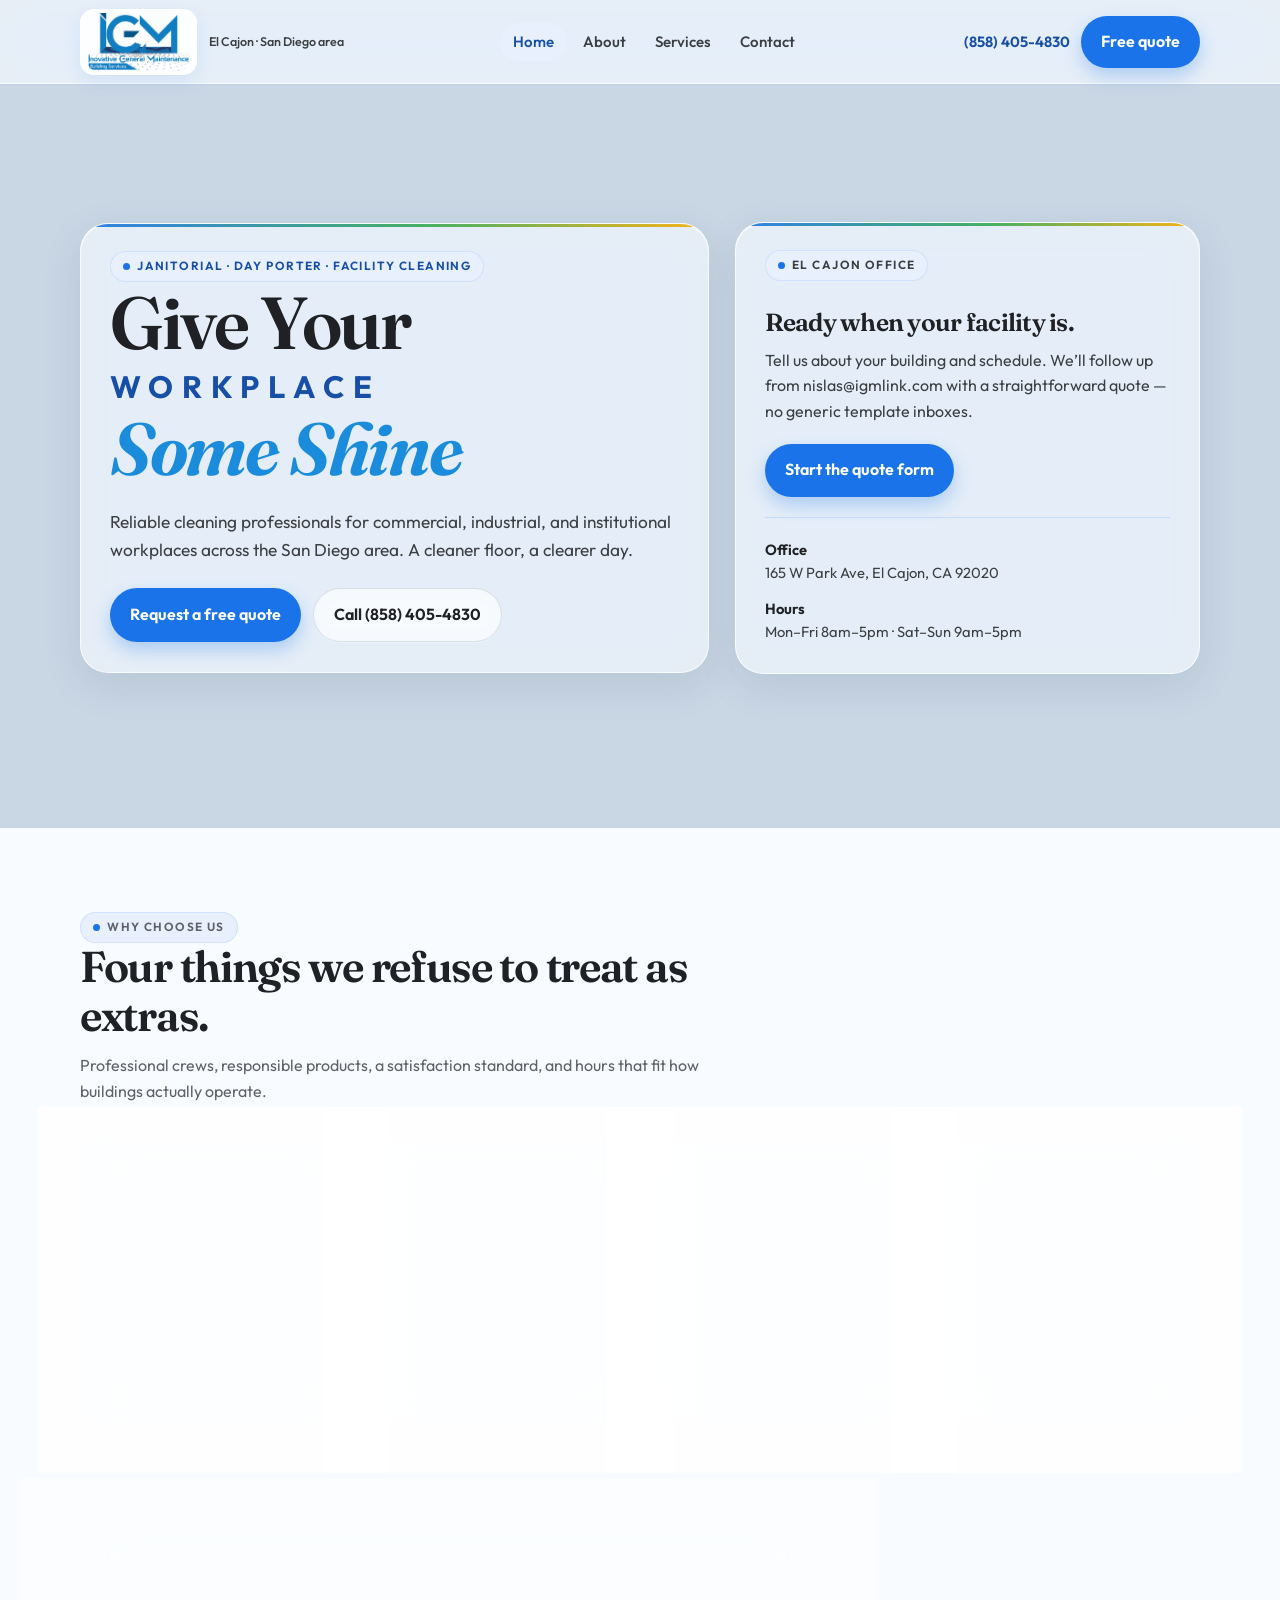
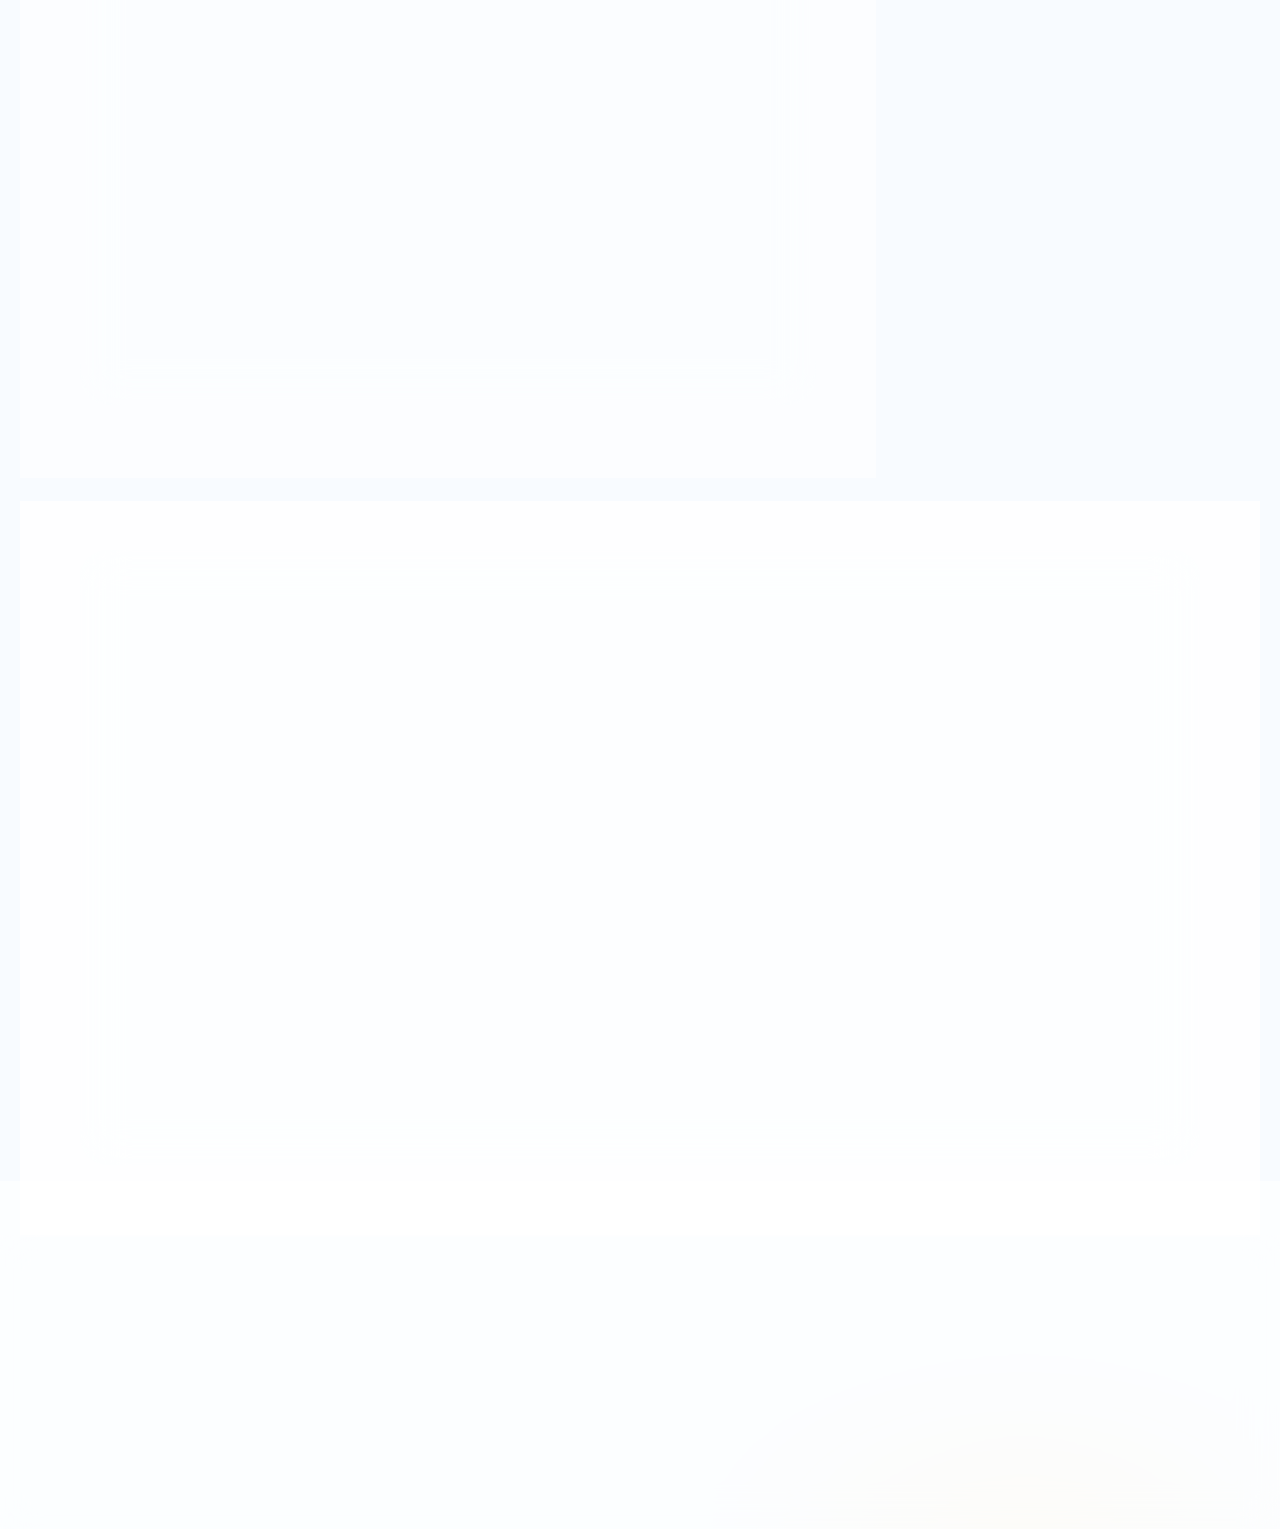
==== index.html @ 2925e596 "Remove Home hero haze so the background video stays sharp Drop the full-frame white scrim and video " ====
<!DOCTYPE html>
<html lang="en">
<head>
  <meta charset="utf-8">
  <meta name="viewport" content="width=device-width, initial-scale=1">
  <title>Give Your Workplace Some Shine | Inovative General Maintenance</title>
  <meta name="description" content="Inovative General Maintenance provides janitorial, day porter, and facility cleaning for commercial workplaces in the San Diego area. Call (858) 405-4830 for a free quote.">
  <link rel="canonical" href="https://executivepartnerllc.github.io/igmlink-website/">
  <meta name="theme-color" content="#EEF3F8">
  <link rel="icon" href="assets/img/favicon.svg" type="image/svg+xml">
  <link rel="icon" href="assets/img/favicon-32.png" sizes="32x32">
  <link rel="apple-touch-icon" href="assets/img/apple-touch-icon.png">
  <link rel="manifest" href="site.webmanifest">
  <meta property="og:type" content="website">
  <meta property="og:title" content="Give Your Workplace Some Shine | IGM">
  <meta property="og:description" content="Professional janitorial, day porter, and facility cleaning from Inovative General Maintenance in El Cajon, CA.">
  <meta property="og:url" content="https://executivepartnerllc.github.io/igmlink-website/">
  <meta property="og:image" content="https://executivepartnerllc.github.io/igmlink-website/assets/img/og-image.png">
  <meta name="twitter:card" content="summary_large_image">
  <link rel="preconnect" href="https://fonts.googleapis.com">
  <link rel="preconnect" href="https://fonts.gstatic.com" crossorigin>
  <link href="https://fonts.googleapis.com/css2?family=Fraunces:ital,opsz,wght@0,9..144,500;0,9..144,650;1,9..144,620&family=Outfit:wght@400;500;600;700&display=swap" rel="stylesheet">
  <link rel="stylesheet" href="assets/css/styles.css">
  <script type="application/ld+json">
  {
    "@context": "https://schema.org",
    "@type": "JanitorialService",
    "name": "Inovative General Maintenance",
    "telephone": "+18584054830",
    "email": "nislas@igmlink.com",
    "address": {
      "@type": "PostalAddress",
      "streetAddress": "165 W Park Ave",
      "addressLocality": "El Cajon",
      "addressRegion": "CA",
      "postalCode": "92020"
    },
    "areaServed": "San Diego County",
    "url": "https://executivepartnerllc.github.io/igmlink-website/"
  }
  </script>
</head>
<body>
  <a class="skip-link" href="#main">Skip to content</a>
  <header class="site-header">
    <div class="wrap header-inner">
      <a class="brand" href="index.html">
        <span class="brand-mark">
          <img src="assets/img/igm-logo.png" alt="Inovative General Maintenance — Building Services">
        </span>
        <span class="brand-place">El Cajon · San Diego area</span>
      </a>
      <nav class="nav-desktop" aria-label="Primary">
        <a href="index.html" aria-current="page">Home</a>
        <a href="about.html">About</a>
        <a href="services.html">Services</a>
        <a href="contact.html">Contact</a>
      </nav>
      <div class="header-cta">
        <a class="phone-link" href="tel:+18584054830">(858) 405-4830</a>
        <a class="btn btn-primary" href="contact.html">Free quote</a>
        <button class="nav-toggle" type="button" data-nav-toggle aria-expanded="false" aria-controls="mobile-nav" aria-label="Open menu">
          <span></span>
        </button>
      </div>
    </div>
    <nav class="nav-mobile wrap" id="mobile-nav" data-nav-panel aria-label="Mobile">
      <a href="index.html" aria-current="page">Home</a>
      <a href="about.html">About</a>
      <a href="services.html">Services</a>
      <a href="contact.html">Contact</a>
      <a href="tel:+18584054830">(858) 405-4830</a>
      <a class="btn btn-primary" href="contact.html">Request a free quote</a>
    </nav>
  </header>

  <main id="main">
    <section class="hero has-video">
      <div class="bg-video" aria-hidden="true">
        <video
          data-bg-video
          data-src-desktop="assets/video/home-hero.mp4"
          data-src-mobile="assets/video/home-hero-mobile.mp4"
          src="assets/video/home-hero.mp4"
          muted
          loop
          playsinline
          autoplay
          preload="auto"
        ></video>
      </div>
      <div class="hero-grid">
        <div class="glass hero-copy-card">
          <p class="kicker"><span class="kicker-dot" aria-hidden="true"></span>Janitorial · Day porter · Facility cleaning</p>
          <h1>
            <span>Give Your</span>
            <span class="workplace">Workplace</span>
            <span class="shine">Some Shine</span>
          </h1>
          <p class="lede hero-copy">Reliable cleaning professionals for commercial, industrial, and institutional workplaces across the San Diego area. A cleaner floor, a clearer day.</p>
          <div class="hero-actions">
            <a class="btn btn-primary" href="contact.html">Request a free quote</a>
            <a class="btn btn-ghost" href="tel:+18584054830">Call (858) 405-4830</a>
          </div>
        </div>
        <aside class="glass hero-card">
          <p class="kicker"><span class="kicker-dot" aria-hidden="true"></span>El Cajon office</p>
          <h2>Ready when your facility is.</h2>
          <p>Tell us about your building and schedule. We’ll follow up from nislas@igmlink.com with a straightforward quote — no generic template inboxes.</p>
          <a class="btn btn-primary" href="#quote">Start the quote form</a>
          <div class="hero-meta">
            <div><strong>Office</strong><br>165 W Park Ave, El Cajon, CA 92020</div>
            <div><strong>Hours</strong><br>Mon–Fri 8am–5pm · Sat–Sun 9am–5pm</div>
          </div>
        </aside>
      </div>
    </section>

    <section>
      <div class="wrap">
        <div class="section-head">
          <p class="kicker"><span class="kicker-dot" aria-hidden="true"></span>Why choose us</p>
          <h2>Four things we refuse to treat as extras.</h2>
          <p>Professional crews, responsible products, a satisfaction standard, and hours that fit how buildings actually operate.</p>
        </div>
        <div class="pillars">
          <article class="pillar accent-blue">
            <div class="pillar-index">01</div>
            <h3>Certified professional cleaners</h3>
            <p>Trained crews who show up prepared, follow a plan, and treat your workplace like it is still in use the next morning.</p>
          </article>
          <article class="pillar accent-green">
            <div class="pillar-index">02</div>
            <h3>Environmentally friendly cleaning</h3>
            <p>Responsible products and methods that keep interiors presentable without treating “green” as a slogan on a banner.</p>
          </article>
          <article class="pillar accent-yellow">
            <div class="pillar-index">03</div>
            <h3>100% satisfaction guaranteed</h3>
            <p>If something is missed, we want to hear it. The standard is a workplace you are proud to walk into — not a checklist nobody checks.</p>
          </article>
          <article class="pillar accent-red">
            <div class="pillar-index">04</div>
            <h3>Available evenings &amp; weekends</h3>
            <p>Nightly janitorial and weekend coverage so cleaning happens around your operations, not in the middle of them.</p>
          </article>
        </div>
      </div>
    </section>

    <section class="quote-band">
      <div class="wrap">
        <blockquote class="quote-card">
          <span class="quote-mark" aria-hidden="true">“</span>
          <p>We strongly feel that the cleanliness in our office has a strong effect on our productivity, and we can thank IGM Cleaning for helping to make our business so successful. They routinely clean our offices, and set us up on a floor maintenance schedule that keeps our tile shining like new all year round. I have recommended IGM Cleaning to all my friends.</p>
          <footer class="quote-attr">Dale Smith</footer>
        </blockquote>
      </div>
    </section>

    <section id="quote">
      <div class="wrap cta-panel">
        <div>
          <p class="kicker"><span class="kicker-dot" aria-hidden="true"></span>Free quote</p>
          <h2>How can we help?</h2>
          <p class="lede" style="margin-top:0.85rem">Call Inovative General Maintenance at <a href="tel:+18584054830">(858) 405-4830</a> or send the form. It opens your email app addressed to nislas@igmlink.com.</p>
        </div>
        <form class="form" data-quote-form>
          <label>Name
            <input type="text" name="name" autocomplete="name" required>
          </label>
          <label>Email
            <input type="email" name="email" autocomplete="email" required>
          </label>
          <label>Phone
            <input type="tel" name="phone" autocomplete="tel" required>
          </label>
          <label>Message
            <textarea name="message" required placeholder="Property type, square footage, and the schedule you have in mind."></textarea>
          </label>
          <button class="btn btn-primary" type="submit">Email a free quote request</button>
          <p class="form-note">No third-party form vendor. If your email app does not open, write directly to <a href="mailto:nislas@igmlink.com">nislas@igmlink.com</a>.</p>
        </form>
      </div>
    </section>
  </main>

  <footer class="site-footer">
    <div class="wrap">
      <div class="footer-grid">
        <div>
          <a class="footer-logo" href="index.html">
            <img src="assets/img/igm-logo.png" alt="Inovative General Maintenance — Building Services">
          </a>
          <p>Janitorial, day porter, and facility cleaning for workplaces that need to look the part.</p>
        </div>
        <div>
          <h2>Visit</h2>
          <div class="footer-meta">
            <a href="https://maps.google.com/?q=165+W+Park+Ave+El+Cajon+CA+92020">165 W Park Ave<br>El Cajon, CA 92020</a>
            <a href="tel:+18584054830">(858) 405-4830</a>
            <a href="mailto:nislas@igmlink.com">nislas@igmlink.com</a>
          </div>
        </div>
        <div>
          <h2>Site</h2>
          <div class="footer-links">
            <a href="about.html">About</a>
            <a href="services.html">Services</a>
            <a href="contact.html">Contact</a>
            <a href="terms.html">Terms</a>
          </div>
        </div>
      </div>
      <div class="copyright">
        <span>© Inovative General Maintenance · El Cajon, CA</span>
        <span class="ep-note">Built with Executive Partner <span class="material-dots" aria-hidden="true"><span></span><span></span><span></span><span></span></span></span>
      </div>
    </div>
  </footer>
  <script src="assets/js/site.js"></script>
</body>
</html>
---- assets/css/styles.css ----
:root {
  --surface: #f8fbff;
  --surface-2: #eef3f8;
  --surface-3: #e4edf6;
  --ink: #202124;
  --ink-2: #3c4043;
  --muted: #5f6368;
  --white: #ffffff;
  --igm-blue: #1a8cdb;
  --g-blue: #1a73e8;
  --g-blue-deep: #174ea6;
  --g-blue-soft: #e8f0fe;
  --g-red: #ea4335;
  --g-yellow: #f9ab00;
  --g-green: #34a853;
  --glass: rgba(255, 255, 255, 0.56);
  --glass-strong: rgba(255, 255, 255, 0.78);
  --glass-tint: rgba(232, 240, 254, 0.5);
  --line: rgba(26, 115, 232, 0.14);
  --shadow: 0 12px 40px rgba(32, 54, 88, 0.1);
  --radius: 22px;
  --header-h: 84px;
  --font-sans: "Outfit", "Segoe UI", sans-serif;
  --font-display: "Fraunces", Georgia, serif;
  --ease: cubic-bezier(0.22, 1, 0.36, 1);
  --blur: blur(22px) saturate(165%);
}

*,
*::before,
*::after {
  box-sizing: border-box;
}

html {
  scroll-behavior: smooth;
  color-scheme: light;
}

body {
  margin: 0;
  font-family: var(--font-sans);
  color: var(--ink);
  background:
    radial-gradient(1100px 520px at 8% -8%, rgba(26, 115, 232, 0.1), transparent 55%),
    radial-gradient(900px 420px at 100% 0%, rgba(52, 168, 83, 0.07), transparent 48%),
    radial-gradient(700px 380px at 80% 100%, rgba(249, 171, 0, 0.06), transparent 50%),
    var(--surface);
  line-height: 1.6;
  min-height: 100vh;
}

img {
  max-width: 100%;
  display: block;
}

a {
  color: var(--g-blue);
}

a:hover {
  color: var(--g-blue-deep);
}

button,
input,
textarea,
select {
  font: inherit;
}

:focus-visible {
  outline: 2px solid var(--g-blue);
  outline-offset: 3px;
}

.skip-link {
  position: absolute;
  left: 1rem;
  top: -3rem;
  background: var(--g-blue);
  color: var(--white);
  padding: 0.6rem 1rem;
  z-index: 100;
  border-radius: 8px;
}

.skip-link:focus {
  top: 1rem;
}

.wrap {
  width: min(1120px, calc(100% - 2.5rem));
  margin-inline: auto;
}

.glass {
  background: var(--glass);
  -webkit-backdrop-filter: var(--blur);
  backdrop-filter: var(--blur);
  border: 1px solid rgba(255, 255, 255, 0.72);
  box-shadow:
    var(--shadow),
    inset 0 1px 0 rgba(255, 255, 255, 0.86);
}

@supports not ((backdrop-filter: blur(1px)) or (-webkit-backdrop-filter: blur(1px))) {
  .glass,
  .site-header,
  .nav-mobile,
  .hero-copy-card,
  .hero-card,
  .pillar,
  .cta-panel,
  .detail-card,
  .service-card,
  .quote-card {
    background: rgba(255, 255, 255, 0.94);
  }
}

.kicker {
  display: inline-flex;
  align-items: center;
  gap: 0.45rem;
  color: var(--g-blue-deep);
  background: var(--g-blue-soft);
  font-size: 0.74rem;
  font-weight: 650;
  letter-spacing: 0.12em;
  text-transform: uppercase;
  padding: 0.32rem 0.75rem;
  border-radius: 999px;
  border: 1px solid rgba(26, 115, 232, 0.12);
  width: max-content;
  max-width: 100%;
}

.kicker-dot {
  width: 0.45rem;
  height: 0.45rem;
  border-radius: 50%;
  background: var(--g-blue);
  flex: none;
}

h1,
h2,
h3,
.display {
  font-family: var(--font-display);
  font-weight: 620;
  line-height: 1.12;
  letter-spacing: -0.03em;
  margin: 0;
  color: var(--ink);
}

h1 {
  font-size: clamp(2.4rem, 6vw, 4.6rem);
}

h2 {
  font-size: clamp(1.8rem, 3.4vw, 2.7rem);
}

h3 {
  font-size: 1.25rem;
}

p {
  margin: 0;
}

.lede {
  font-size: 1.08rem;
  color: var(--muted);
  max-width: 38rem;
}

.site-header {
  position: sticky;
  top: 0;
  z-index: 40;
  height: var(--header-h);
  background: rgba(255, 255, 255, 0.58);
  -webkit-backdrop-filter: blur(20px) saturate(180%);
  backdrop-filter: blur(20px) saturate(180%);
  border-bottom: 1px solid rgba(255, 255, 255, 0.7);
  box-shadow: 0 1px 0 rgba(26, 115, 232, 0.06);
  transition: background 0.25s var(--ease), box-shadow 0.25s var(--ease);
}

.site-header.is-scrolled {
  background: rgba(255, 255, 255, 0.84);
  box-shadow: 0 10px 30px rgba(32, 54, 88, 0.08);
}

.header-inner {
  height: var(--header-h);
  display: flex;
  align-items: center;
  justify-content: space-between;
  gap: 1rem;
}

.brand {
  display: flex;
  align-items: center;
  gap: 0.75rem;
  text-decoration: none;
  min-width: 0;
  color: inherit;
}

.brand:hover {
  color: inherit;
}

.brand-mark {
  display: flex;
  align-items: center;
  justify-content: center;
  background: rgba(255, 255, 255, 0.9);
  border: 1px solid rgba(255, 255, 255, 0.95);
  border-radius: 14px;
  padding: 0.18rem 0.35rem;
  box-shadow: 0 6px 18px rgba(26, 115, 232, 0.1);
}

.brand img,
.footer-logo img,
.fallback-logo img {
  height: 58px;
  width: auto;
  max-width: min(230px, 54vw);
  border-radius: 10px;
}

.brand-place {
  color: var(--ink-2);
  font-size: 0.78rem;
  font-weight: 550;
}

.nav-desktop {
  display: flex;
  align-items: center;
  gap: 0.2rem;
}

.nav-desktop a {
  text-decoration: none;
  padding: 0.45rem 0.8rem;
  font-size: 0.94rem;
  font-weight: 550;
  color: var(--ink-2);
  border-radius: 999px;
}

.nav-desktop a:hover,
.nav-desktop a[aria-current="page"] {
  background: var(--g-blue-soft);
  color: var(--g-blue-deep);
}

.header-cta {
  display: flex;
  align-items: center;
  gap: 0.7rem;
}

.btn {
  display: inline-flex;
  align-items: center;
  justify-content: center;
  gap: 0.45rem;
  text-decoration: none;
  border: 0;
  cursor: pointer;
  border-radius: 999px;
  font-weight: 650;
  padding: 0.85rem 1.25rem;
  transition: transform 0.2s var(--ease), background 0.2s var(--ease), color 0.2s var(--ease), box-shadow 0.2s var(--ease);
}

.btn:hover {
  transform: translateY(-1px);
  color: inherit;
}

.btn-primary {
  background: var(--g-blue);
  color: var(--white);
  box-shadow: 0 8px 18px rgba(26, 115, 232, 0.28);
}

.btn-primary:hover {
  background: var(--g-blue-deep);
  color: var(--white);
}

.btn-navy {
  background: var(--ink);
  color: var(--white);
}

.btn-navy:hover {
  color: var(--white);
}

.btn-ghost {
  background: rgba(255, 255, 255, 0.45);
  color: var(--ink);
  border: 1px solid rgba(32, 33, 36, 0.12);
  -webkit-backdrop-filter: blur(12px);
  backdrop-filter: blur(12px);
}

.btn-ghost:hover {
  background: rgba(255, 255, 255, 0.75);
  color: var(--ink);
}

.btn-ghost-dark {
  background: transparent;
  color: var(--ink);
  border: 1px solid rgba(32, 33, 36, 0.16);
}

.phone-link {
  display: none;
  color: var(--g-blue-deep);
  font-weight: 650;
  text-decoration: none;
  font-size: 0.92rem;
}

.phone-link:hover {
  color: var(--g-blue);
}

.nav-toggle {
  display: none;
  width: 44px;
  height: 44px;
  border: 0;
  background: var(--g-blue-soft);
  border-radius: 12px;
  padding: 0;
  cursor: pointer;
}

.nav-toggle span,
.nav-toggle span::before,
.nav-toggle span::after {
  display: block;
  width: 18px;
  height: 2px;
  background: var(--ink);
  border-radius: 2px;
  position: relative;
  margin-inline: auto;
}

.nav-toggle span::before,
.nav-toggle span::after {
  content: "";
  position: absolute;
  left: 0;
}

.nav-toggle span::before {
  top: -6px;
}

.nav-toggle span::after {
  top: 6px;
}

.nav-mobile {
  display: none;
}

.hero,
.page-hero {
  position: relative;
  overflow: hidden;
}

.hero {
  padding: 3.5rem 0 4.2rem;
}

.page-hero {
  padding: 3.2rem 0 2.6rem;
}

.page-hero:not(.has-video) {
  background:
    radial-gradient(circle at 88% 8%, rgba(26, 115, 232, 0.1), transparent 34%),
    linear-gradient(180deg, rgba(232, 240, 254, 0.55), transparent 72%);
}

.bg-video,
.media-clip {
  background-color: var(--surface-3);
  background-position: center;
  background-size: cover;
}

.bg-video {
  position: absolute;
  inset: 0;
  pointer-events: none;
}

.bg-video video,
.media-clip video {
  width: 100%;
  height: 100%;
  object-fit: cover;
  display: block;
  filter: saturate(0.92) brightness(1.06);
}

.media-clip video {
  position: absolute;
  inset: 0;
}

.bg-video .scrim,
.media-clip .scrim {
  position: absolute;
  inset: 0;
  pointer-events: none;
}

.bg-video .scrim {
  background:
    linear-gradient(100deg, rgba(248, 251, 255, 0.62) 0%, rgba(248, 251, 255, 0.28) 46%, rgba(232, 240, 254, 0.18) 100%),
    linear-gradient(180deg, rgba(255, 255, 255, 0.22), rgba(241, 247, 252, 0.38));
}

.hero.has-video,
.page-hero.has-video {
  min-height: min(92svh, 900px);
  display: flex;
  align-items: center;
  justify-content: center;
  margin-top: calc(var(--header-h) * -1);
  padding: calc(var(--header-h) + 2.4rem) 0 3.4rem;
  color: var(--ink);
}

.hero.has-video > .wrap,
.page-hero.has-video > .wrap,
.page-hero.has-video > .about-hero-grid,
.hero.has-video > .hero-grid {
  position: relative;
  z-index: 1;
  width: min(1120px, calc(100% - 2.5rem));
}

.hero.has-video .bg-video {
  background-image: none;
  background-color: #c9d6e4;
}

.hero.has-video .bg-video video {
  filter: none;
}

.hero.has-video .bg-video .scrim {
  display: none;
}

.page-hero.has-video.about-hero .bg-video {
  background-image: url("../img/about-team-poster.jpg");
}

.page-hero.has-video.about-hero .scrim {
  background:
    linear-gradient(100deg, rgba(248, 251, 255, 0.55) 0%, rgba(248, 251, 255, 0.26) 52%, rgba(232, 240, 254, 0.16) 100%),
    linear-gradient(180deg, rgba(255, 255, 255, 0.1), rgba(241, 247, 252, 0.28));
}

.page-hero.has-video.services-hero .bg-video {
  background-image: url("../img/home-hero-poster.jpg");
}

.hero-grid {
  position: relative;
  z-index: 1;
  display: grid;
  grid-template-columns: 1.15fr 0.85fr;
  gap: 1.6rem;
  align-items: center;
  width: min(1120px, calc(100% - 2.5rem));
  min-width: 0;
  margin-inline: auto;
}

.hero-copy-card,
.hero-card {
  position: relative;
  overflow: hidden;
  border-radius: 28px;
  padding: 1.7rem 1.8rem 1.85rem;
}

.hero-copy-card::before,
.hero-card::before,
.pillar::before,
.service-card::before {
  content: "";
  position: absolute;
  inset: 0 auto auto 0;
  width: 100%;
  height: 3px;
  background: linear-gradient(90deg, var(--g-blue), var(--g-green) 55%, var(--g-yellow));
  opacity: 0.9;
}

.hero h1 span {
  display: block;
}

.hero .workplace {
  font-family: var(--font-sans);
  font-size: 0.42em;
  letter-spacing: 0.28em;
  text-transform: uppercase;
  font-weight: 700;
  color: var(--g-blue-deep);
  margin: 0.35rem 0 0.2rem;
}

.hero .shine {
  font-style: italic;
  color: var(--igm-blue);
  font-weight: 650;
}

.hero-copy {
  margin: 1.1rem 0 1.5rem;
  color: var(--ink-2);
}

.hero-actions {
  display: flex;
  flex-wrap: wrap;
  gap: 0.75rem;
}

.hero-card h2 {
  font-size: 1.55rem;
  margin: 0.55rem 0 0.7rem;
}

.hero-card p {
  color: var(--ink-2);
  margin-bottom: 1.2rem;
}

.hero-meta {
  display: grid;
  gap: 0.75rem;
  margin-top: 1.3rem;
  padding-top: 1.2rem;
  border-top: 1px solid var(--line);
  color: var(--ink-2);
  font-size: 0.92rem;
}

.hero-meta strong {
  color: var(--ink);
  font-weight: 650;
}

.accent-blue::before { background: var(--g-blue); }
.accent-red::before { background: var(--g-red); }
.accent-yellow::before { background: var(--g-yellow); }
.accent-green::before { background: var(--g-green); }

section {
  padding: 4.4rem 0;
}

.section-head {
  max-width: 40rem;
  margin-bottom: 2.2rem;
}

.section-head p {
  margin-top: 0.85rem;
  color: var(--muted);
}

.pillars {
  display: grid;
  grid-template-columns: repeat(4, 1fr);
  gap: 1rem;
}

.pillar {
  position: relative;
  overflow: hidden;
  background: var(--glass-strong);
  -webkit-backdrop-filter: var(--blur);
  backdrop-filter: var(--blur);
  border: 1px solid rgba(255, 255, 255, 0.8);
  border-radius: var(--radius);
  padding: 1.4rem 1.25rem 1.5rem;
  min-height: 100%;
  box-shadow: 0 10px 28px rgba(32, 54, 88, 0.06);
}

.pillar-index {
  font-family: var(--font-display);
  color: var(--g-blue);
  font-size: 1.4rem;
  margin: 0.35rem 0 1.1rem;
}

.pillar.accent-green .pillar-index { color: var(--g-green); }
.pillar.accent-yellow .pillar-index { color: #b06000; }
.pillar.accent-red .pillar-index { color: var(--g-red); }

.pillar h3 {
  margin-bottom: 0.45rem;
}

.pillar p {
  color: var(--muted);
  font-size: 0.95rem;
}

.quote-band {
  padding: 2.2rem 0 4.6rem;
}

.quote-card {
  margin: 0;
  max-width: 46rem;
  border-radius: 28px;
  padding: 2rem 2.1rem 1.8rem;
  background: var(--glass);
  -webkit-backdrop-filter: var(--blur);
  backdrop-filter: var(--blur);
  border: 1px solid rgba(255, 255, 255, 0.75);
  box-shadow: var(--shadow);
}

.quote-mark {
  font-family: var(--font-display);
  font-size: 4rem;
  line-height: 0.6;
  color: var(--g-blue);
  display: block;
  margin-bottom: 1rem;
}

.quote-card p,
.quote-band p {
  font-family: var(--font-display);
  font-size: clamp(1.25rem, 2.3vw, 1.7rem);
  line-height: 1.45;
  font-weight: 500;
  color: var(--ink);
}

.quote-attr {
  margin-top: 1.4rem;
  color: var(--g-green);
  font-weight: 650;
  letter-spacing: 0.04em;
  font-family: var(--font-sans);
  font-size: 0.95rem;
}

.cta-panel {
  display: grid;
  grid-template-columns: 0.9fr 1.1fr;
  gap: 2rem;
  background: var(--glass-strong);
  -webkit-backdrop-filter: var(--blur);
  backdrop-filter: var(--blur);
  border: 1px solid rgba(255, 255, 255, 0.8);
  border-radius: 28px;
  padding: 2rem;
  box-shadow: var(--shadow);
}

.form {
  display: grid;
  gap: 0.85rem;
}

.form label {
  display: grid;
  gap: 0.35rem;
  font-size: 0.86rem;
  font-weight: 600;
}

.form input,
.form textarea,
.form select {
  width: 100%;
  border: 1px solid var(--line);
  background: rgba(255, 255, 255, 0.86);
  border-radius: 12px;
  padding: 0.85rem 0.95rem;
  color: var(--ink);
}

.form input:focus,
.form textarea:focus,
.form select:focus {
  outline: 2px solid rgba(26, 115, 232, 0.45);
  border-color: var(--g-blue);
}

.form textarea {
  min-height: 120px;
  resize: vertical;
}

.form-note {
  color: var(--muted);
  font-size: 0.86rem;
}

.page-hero-copy {
  position: relative;
  z-index: 1;
  max-width: 40rem;
  border-radius: 28px;
  padding: 1.6rem 1.8rem;
  display: grid;
  gap: 0.85rem;
  justify-items: start;
}

.about-hero-grid {
  display: grid;
  grid-template-columns: 1fr;
  gap: 1.4rem;
  align-items: center;
  width: min(1120px, calc(100% - 2.5rem));
  margin-inline: auto;
}

.media-clip {
  position: relative;
  overflow: hidden;
  border-radius: 24px;
  min-height: 280px;
  aspect-ratio: 4 / 3;
  box-shadow: var(--shadow);
  background-image: url("../img/about-team-poster.jpg");
}

.split {
  display: grid;
  grid-template-columns: 1fr 1fr;
  gap: 2.4rem;
  align-items: start;
}

.prose {
  display: grid;
  gap: 1rem;
  color: var(--muted);
  font-size: 1.04rem;
}

.prose strong {
  color: var(--ink);
}

.prose a {
  color: var(--g-blue);
}

.card-list {
  display: grid;
  gap: 1rem;
}

.detail-card,
.service-card {
  position: relative;
  overflow: hidden;
  background: var(--glass-strong);
  -webkit-backdrop-filter: var(--blur);
  backdrop-filter: var(--blur);
  border: 1px solid rgba(255, 255, 255, 0.8);
  border-radius: var(--radius);
  padding: 1.5rem;
  box-shadow: 0 10px 28px rgba(32, 54, 88, 0.06);
}

.service-grid {
  display: grid;
  grid-template-columns: repeat(3, 1fr);
  gap: 1rem;
}

.service-card h3 {
  margin: 0.35rem 0 0.65rem;
}

.service-card p {
  color: var(--muted);
}

.tag {
  display: inline-flex;
  align-items: center;
  font-size: 0.74rem;
  letter-spacing: 0.12em;
  text-transform: uppercase;
  font-weight: 700;
  color: var(--g-blue-deep);
  background: var(--g-blue-soft);
  border-radius: 999px;
  padding: 0.22rem 0.65rem;
}

.service-card.accent-red .tag {
  color: #c5221f;
  background: rgba(234, 67, 53, 0.1);
}

.service-card.accent-yellow .tag {
  color: #b06000;
  background: rgba(249, 171, 0, 0.16);
}

.service-card.accent-green .tag {
  color: #137333;
  background: rgba(52, 168, 83, 0.12);
}

.extra-grid {
  display: grid;
  grid-template-columns: repeat(2, 1fr);
  gap: 0.8rem;
  margin: 1.2rem 0 0;
  padding: 0;
}

.extra-grid li {
  list-style: none;
  background: var(--glass-strong);
  -webkit-backdrop-filter: blur(14px);
  backdrop-filter: blur(14px);
  border: 1px solid rgba(255, 255, 255, 0.8);
  border-radius: 14px;
  padding: 0.9rem 1rem;
  font-weight: 550;
}

.contact-grid {
  display: grid;
  grid-template-columns: 1fr 1fr;
  gap: 1.5rem;
}

.dl {
  display: grid;
  gap: 1rem;
}

.dl div {
  display: grid;
  gap: 0.2rem;
}

.dl dt {
  font-size: 0.78rem;
  letter-spacing: 0.12em;
  text-transform: uppercase;
  color: var(--muted);
  font-weight: 700;
}

.dl dd {
  margin: 0;
  font-size: 1.05rem;
}

.dl a {
  color: var(--g-blue-deep);
}

.material-dots {
  display: inline-flex;
  gap: 0.32rem;
  margin-left: 0.35rem;
  vertical-align: middle;
}

.material-dots span {
  width: 0.45rem;
  height: 0.45rem;
  border-radius: 50%;
}

.material-dots span:nth-child(1) { background: var(--g-blue); }
.material-dots span:nth-child(2) { background: var(--g-red); }
.material-dots span:nth-child(3) { background: var(--g-yellow); }
.material-dots span:nth-child(4) { background: var(--g-green); }

.site-footer {
  background: rgba(255, 255, 255, 0.62);
  -webkit-backdrop-filter: blur(18px) saturate(160%);
  backdrop-filter: blur(18px) saturate(160%);
  color: var(--ink-2);
  padding: 2.6rem 0 1.8rem;
  border-top: 1px solid rgba(255, 255, 255, 0.8);
  box-shadow: 0 -8px 30px rgba(32, 54, 88, 0.04);
}

.footer-grid {
  display: grid;
  grid-template-columns: 1.4fr 1fr 1fr;
  gap: 2rem;
  padding-bottom: 1.8rem;
  border-bottom: 1px solid var(--line);
}

.site-footer a {
  color: var(--g-blue-deep);
  text-decoration: none;
}

.site-footer a:hover {
  color: var(--g-blue);
}

.site-footer h2 {
  color: var(--ink);
  font-size: 1.05rem;
  margin-bottom: 0.7rem;
}

.footer-logo {
  display: inline-block;
  margin-bottom: 0.85rem;
  background: rgba(255, 255, 255, 0.92);
  border-radius: 14px;
  padding: 0.2rem 0.4rem;
  box-shadow: 0 6px 18px rgba(26, 115, 232, 0.1);
}

.footer-logo img {
  height: 72px;
  max-width: 240px;
}

.footer-links,
.footer-meta {
  display: grid;
  gap: 0.4rem;
}

.copyright {
  display: flex;
  justify-content: space-between;
  gap: 1rem;
  flex-wrap: wrap;
  padding-top: 1.2rem;
  font-size: 0.86rem;
  align-items: center;
}

.ep-note {
  color: var(--muted);
}

.terms {
  display: grid;
  gap: 1.1rem;
  max-width: 46rem;
}

.terms h2 {
  font-size: 1.3rem;
  margin-top: 0.6rem;
}

.fallback-logo {
  display: inline-block;
  background: rgba(255, 255, 255, 0.92);
  border-radius: 14px;
  padding: 0.2rem 0.45rem;
  box-shadow: 0 6px 18px rgba(26, 115, 232, 0.1);
}

@media (min-width: 880px) {
  .phone-link {
    display: inline;
  }
}

@media (max-width: 960px) {
  .hero-grid,
  .pillars,
  .cta-panel,
  .split,
  .service-grid,
  .contact-grid,
  .footer-grid {
    grid-template-columns: 1fr;
  }

  .pillars,
  .service-grid {
    grid-template-columns: 1fr 1fr;
  }
}

@media (max-width: 760px) {
  .nav-desktop,
  .header-cta .btn {
    display: none;
  }

  .nav-toggle {
    display: inline-flex;
    align-items: center;
    justify-content: center;
  }

  .nav-toggle[aria-expanded="true"] span {
    background: transparent;
  }

  .nav-toggle[aria-expanded="true"] span::before {
    top: 0;
    transform: rotate(45deg);
  }

  .nav-toggle[aria-expanded="true"] span::after {
    top: 0;
    transform: rotate(-45deg);
  }

  .nav-mobile {
    display: grid;
    position: absolute;
    left: 0.75rem;
    right: 0.75rem;
    top: calc(var(--header-h) - 0.35rem);
    width: auto;
    background: rgba(255, 255, 255, 0.96);
    -webkit-backdrop-filter: blur(24px) saturate(180%);
    backdrop-filter: blur(24px) saturate(180%);
    border: 1px solid rgba(255, 255, 255, 0.95);
    border-radius: 18px;
    box-shadow: var(--shadow);
    padding: 0.7rem 1rem 1.1rem;
    gap: 0.15rem;
    z-index: 45;
    transform: translateY(-8px);
    opacity: 0;
    pointer-events: none;
    visibility: hidden;
    transition: opacity 0.2s var(--ease), transform 0.2s var(--ease);
  }

  .nav-mobile.is-open {
    opacity: 1;
    transform: none;
    pointer-events: auto;
    visibility: visible;
  }

  .nav-mobile a,
  .nav-mobile .btn {
    display: block;
    text-decoration: none;
    padding: 0.85rem 0.2rem;
    font-weight: 600;
    color: var(--ink);
  }

  .nav-mobile a[aria-current="page"] {
    color: var(--g-blue-deep);
  }

  .nav-mobile .btn {
    margin-top: 0.4rem;
    text-align: center;
    color: var(--white);
  }

  body.nav-open {
    overflow: hidden;
  }

  body.nav-open::after {
    content: "";
    position: fixed;
    inset: 0;
    background: rgba(248, 251, 255, 0.28);
    z-index: 30;
    pointer-events: none;
  }

  .pillars,
  .service-grid,
  .extra-grid {
    grid-template-columns: 1fr;
  }

  .hero,
  .page-hero {
    padding-top: 2.2rem;
  }

  .hero.has-video,
  .page-hero.has-video {
    min-height: min(92svh, 780px);
    padding: calc(var(--header-h) + 1.4rem) 0 2.2rem;
  }

  .hero-copy-card,
  .hero-card,
  .page-hero-copy,
  .quote-card {
    padding: 1.25rem 1.2rem 1.35rem;
  }

  .brand-place {
    display: none;
  }

  .brand img {
    height: 46px;
  }

  .hero .workplace {
    letter-spacing: 0.18em;
  }

  section {
    padding: 3.2rem 0;
  }
}

@media (prefers-reduced-motion: reduce) {
  html {
    scroll-behavior: auto;
  }

  *,
  *::before,
  *::after {
    transition: none !important;
  }

  .bg-video video,
  .media-clip video {
    display: none;
  }

  .hero.has-video .bg-video {
    background-image: url("../img/home-hero-poster.jpg");
    background-size: cover;
    background-position: center;
  }
}
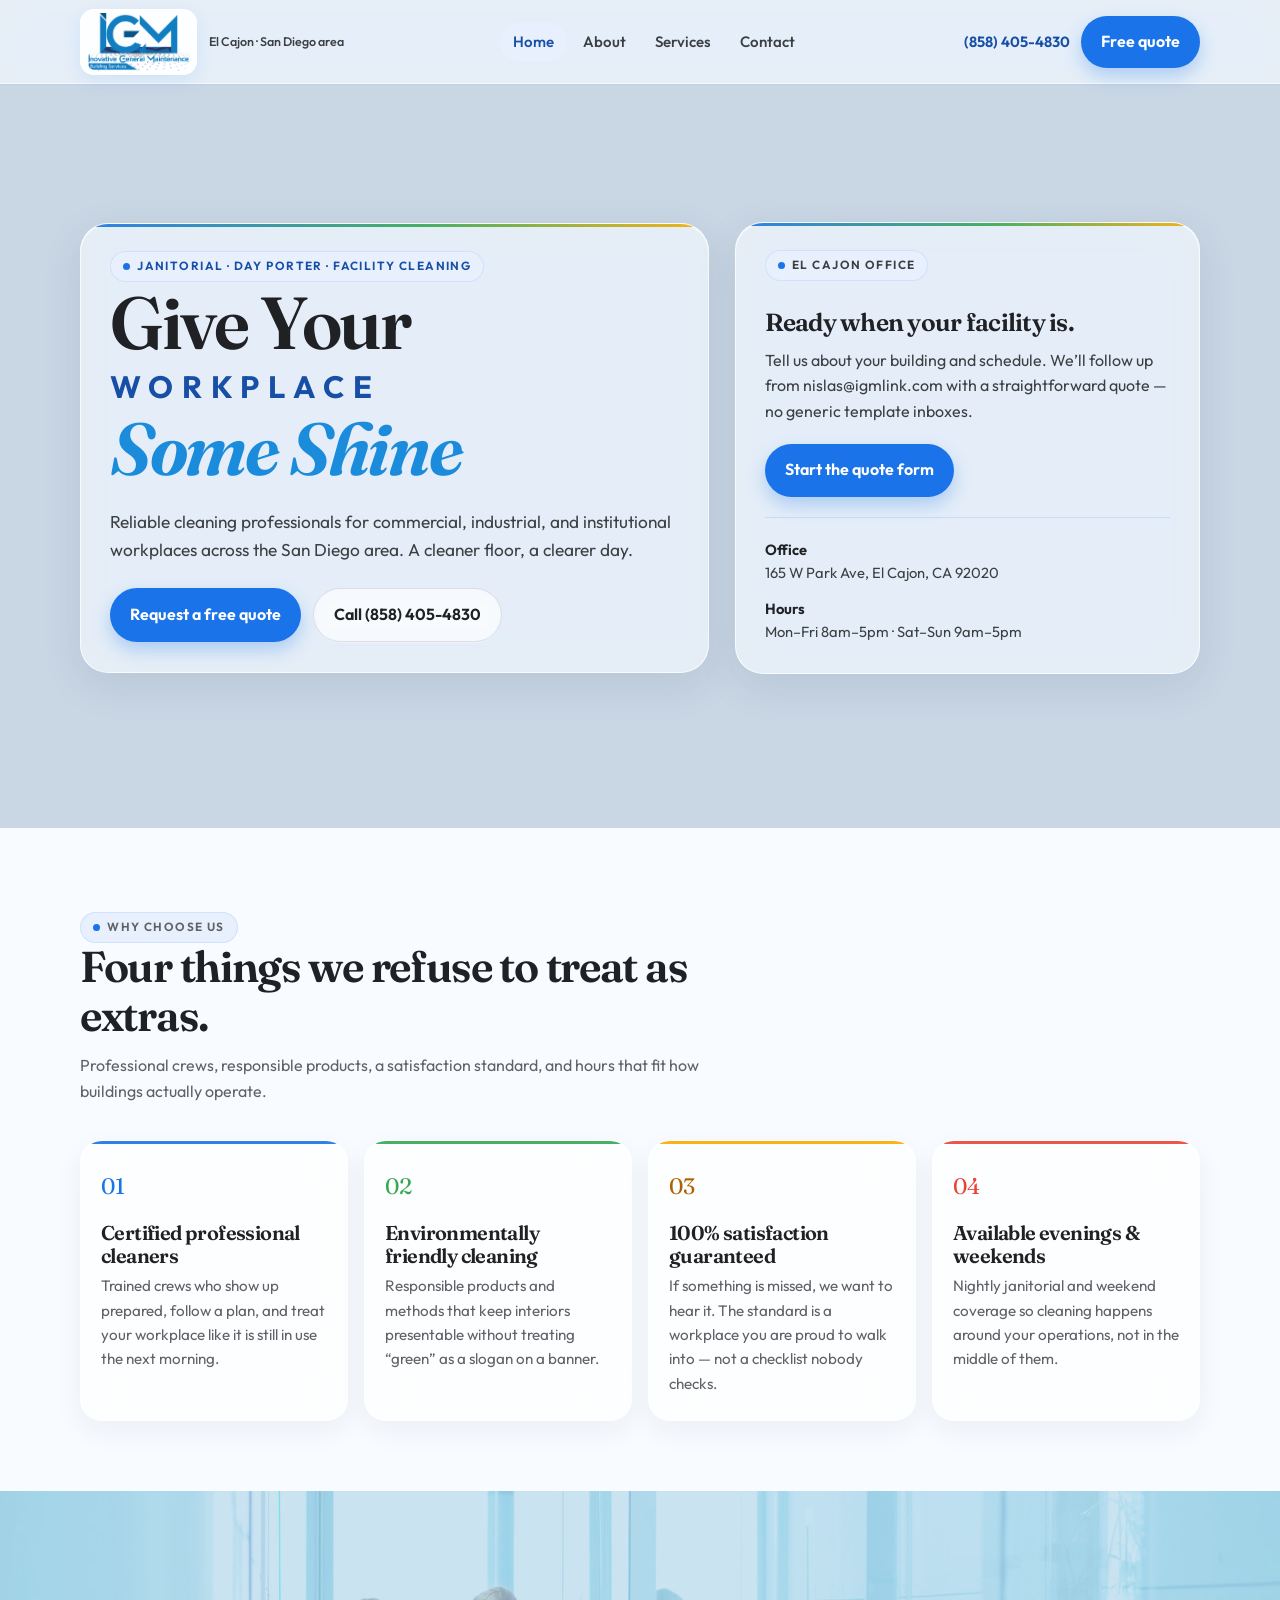
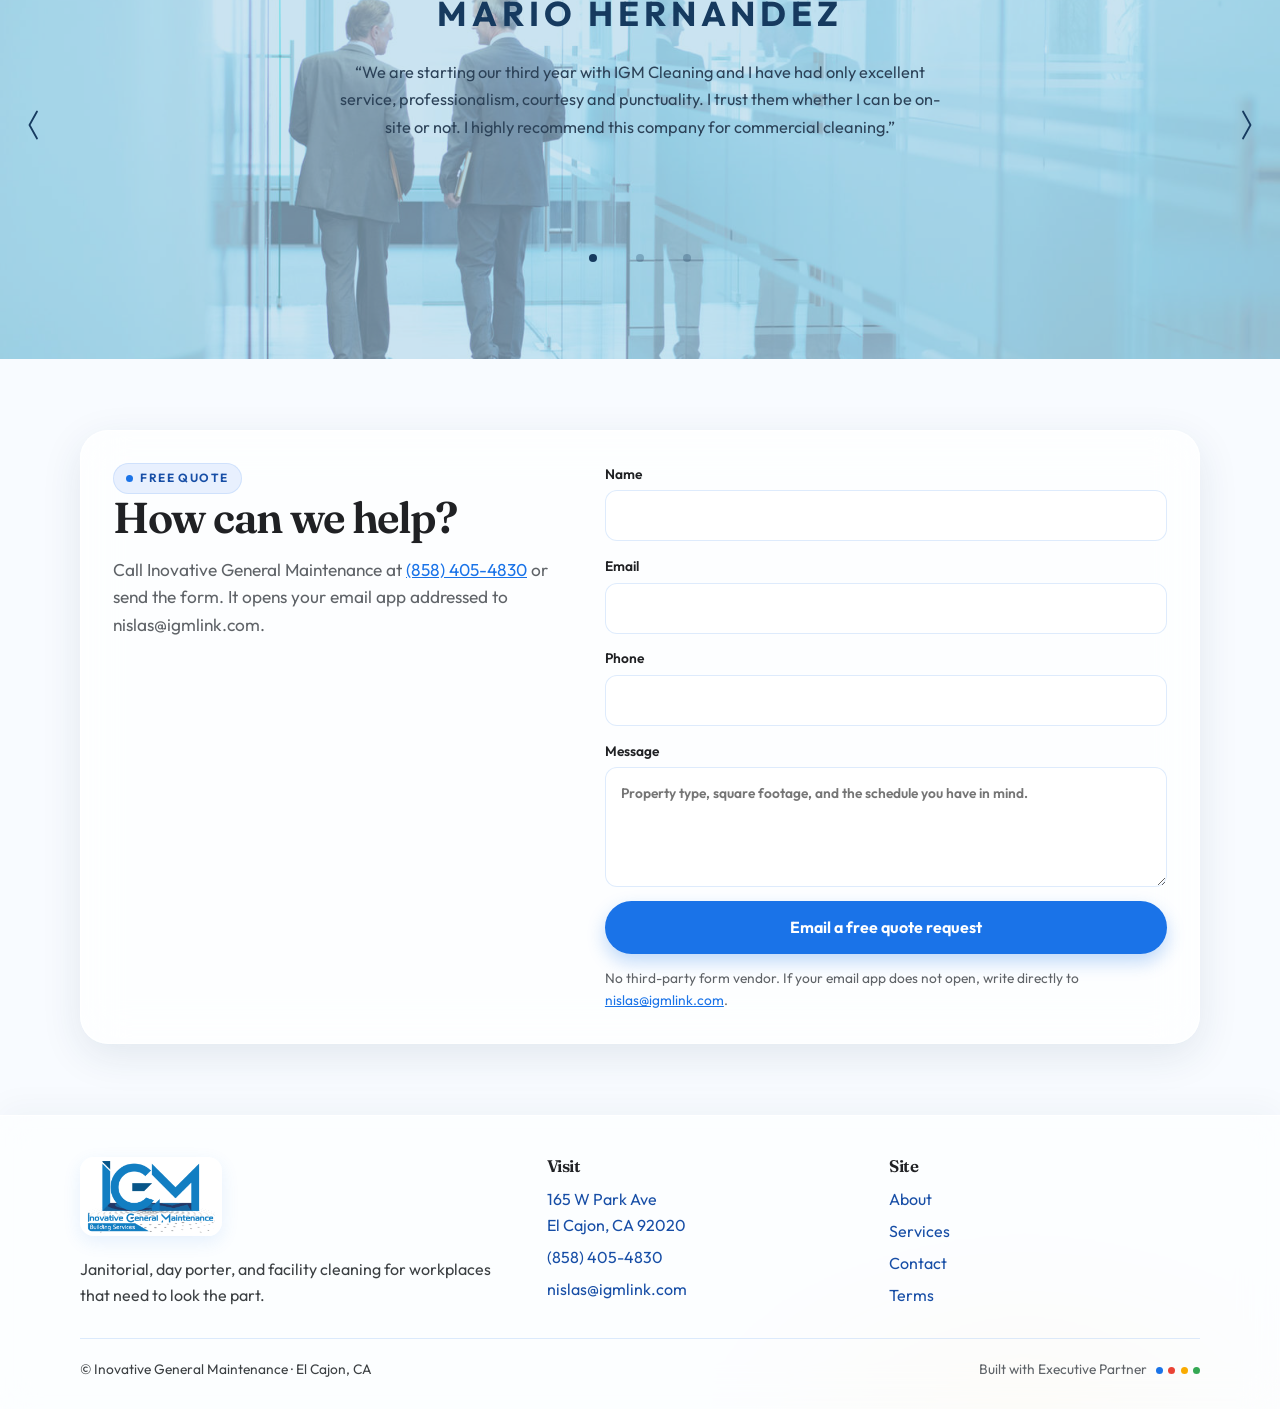
==== commit af300fa9: "Add a Home testimonial slider from the live IGM quotes Replace the single Dale Smith card with a ful" ====
--- a/index.html
+++ b/index.html
@@ -148,13 +148,37 @@
       </div>
     </section>
 
-    <section class="quote-band">
-      <div class="wrap">
-        <blockquote class="quote-card">
-          <span class="quote-mark" aria-hidden="true">“</span>
-          <p>We strongly feel that the cleanliness in our office has a strong effect on our productivity, and we can thank IGM Cleaning for helping to make our business so successful. They routinely clean our offices, and set us up on a floor maintenance schedule that keeps our tile shining like new all year round. I have recommended IGM Cleaning to all my friends.</p>
-          <footer class="quote-attr">Dale Smith</footer>
-        </blockquote>
+    <section class="quote-band" aria-roledescription="carousel" aria-label="Client testimonials">
+      <div class="quote-band-media" aria-hidden="true">
+        <img src="assets/img/testimonials-office.jpg" alt="">
+        <div class="quote-band-tint"></div>
+      </div>
+      <div class="quote-slider" data-quote-slider tabindex="0">
+        <div class="quote-viewport">
+          <blockquote class="quote-slide is-active" data-slide>
+            <p class="quote-name">Mario Hernandez</p>
+            <p class="quote-text">“We are starting our third year with IGM Cleaning and I have had only excellent service, professionalism, courtesy and punctuality. I trust them whether I can be on-site or not. I highly recommend this company for commercial cleaning.”</p>
+          </blockquote>
+          <blockquote class="quote-slide" data-slide hidden>
+            <p class="quote-name">Dale Smith</p>
+            <p class="quote-text">“We strongly feel that the cleanliness in our office has a strong effect on our productivity, and we can thank IGM Cleaning for helping to make our business so successful. They routinely clean our offices, and set us up on a floor maintenance schedule that keeps our tile shining like new all year round. I have recommended IGM Cleaning to all my friends.”</p>
+          </blockquote>
+          <blockquote class="quote-slide" data-slide hidden>
+            <p class="quote-name">Nicole Moor</p>
+            <p class="quote-text">“Thanks very much to Nicolas &amp; team!! 5 stars for the great work you guys did for us this past Friday. They were prompt, hard working, extremely friendly…”</p>
+          </blockquote>
+        </div>
+        <button class="quote-arrow quote-arrow-prev" type="button" data-prev aria-label="Previous testimonial">
+          <svg viewBox="0 0 24 48" aria-hidden="true"><path d="M16 6L6 24l10 18" fill="none" stroke="currentColor" stroke-width="2.4" stroke-linecap="round" stroke-linejoin="round"/></svg>
+        </button>
+        <button class="quote-arrow quote-arrow-next" type="button" data-next aria-label="Next testimonial">
+          <svg viewBox="0 0 24 48" aria-hidden="true"><path d="M8 6l10 18L8 42" fill="none" stroke="currentColor" stroke-width="2.4" stroke-linecap="round" stroke-linejoin="round"/></svg>
+        </button>
+        <div class="quote-dots" role="tablist" aria-label="Choose a testimonial">
+          <button type="button" role="tab" class="is-active" data-dot aria-label="Show Mario Hernandez" aria-selected="true"></button>
+          <button type="button" role="tab" data-dot aria-label="Show Dale Smith" aria-selected="false"></button>
+          <button type="button" role="tab" data-dot aria-label="Show Nicole Moor" aria-selected="false"></button>
+        </div>
       </div>
     </section>
 
--- a/assets/css/styles.css
+++ b/assets/css/styles.css
@@ -114,8 +114,7 @@
   .pillar,
   .cta-panel,
   .detail-card,
-  .service-card,
-  .quote-card {
+  .service-card {
     background: rgba(255, 255, 255, 0.94);
   }
 }
@@ -638,46 +637,143 @@
 }
 
 .quote-band {
-  padding: 2.2rem 0 4.6rem;
-}
-
-.quote-card {
+  position: relative;
+  overflow: hidden;
+  padding: 0;
+  min-height: min(52vh, 480px);
+  display: flex;
+  align-items: center;
+  justify-content: center;
+}
+
+.quote-band-media {
+  position: absolute;
+  inset: 0;
+  pointer-events: none;
+}
+
+.quote-band-media img {
+  width: 100%;
+  height: 100%;
+  object-fit: cover;
+  object-position: center 40%;
+  display: block;
+}
+
+.quote-band-tint {
+  position: absolute;
+  inset: 0;
+  background: rgba(172, 214, 232, 0.62);
+}
+
+.quote-slider {
+  position: relative;
+  z-index: 1;
+  width: 100%;
+  padding: 4.2rem 4.5rem 3.4rem;
+}
+
+.quote-viewport {
+  position: relative;
+  width: min(46rem, 100%);
+  margin-inline: auto;
+  min-height: 14rem;
+}
+
+.quote-slide {
   margin: 0;
-  max-width: 46rem;
-  border-radius: 28px;
-  padding: 2rem 2.1rem 1.8rem;
-  background: var(--glass);
-  -webkit-backdrop-filter: var(--blur);
-  backdrop-filter: var(--blur);
-  border: 1px solid rgba(255, 255, 255, 0.75);
-  box-shadow: var(--shadow);
-}
-
-.quote-mark {
-  font-family: var(--font-display);
-  font-size: 4rem;
-  line-height: 0.6;
+  text-align: center;
+}
+
+.quote-slide[hidden] {
+  display: none;
+}
+
+.quote-name {
+  margin: 0 0 1.1rem;
+  font-family: var(--font-sans);
+  font-size: clamp(1.55rem, 3.4vw, 2.15rem);
+  font-weight: 700;
+  letter-spacing: 0.14em;
+  text-transform: uppercase;
+  color: #163a5f;
+}
+
+.quote-text {
+  margin: 0 auto;
+  max-width: 38rem;
+  font-family: var(--font-sans);
+  font-size: 1.02rem;
+  line-height: 1.7;
+  font-weight: 400;
+  color: #2c4258;
+}
+
+.quote-arrow {
+  position: absolute;
+  top: 50%;
+  transform: translateY(-50%);
+  width: 48px;
+  height: 64px;
+  border: 0;
+  background: transparent;
+  color: #163a5f;
+  cursor: pointer;
+  padding: 0;
+  display: inline-flex;
+  align-items: center;
+  justify-content: center;
+}
+
+.quote-arrow svg {
+  width: 18px;
+  height: 36px;
+}
+
+.quote-arrow:hover,
+.quote-arrow:focus-visible {
   color: var(--g-blue);
-  display: block;
-  margin-bottom: 1rem;
-}
-
-.quote-card p,
-.quote-band p {
-  font-family: var(--font-display);
-  font-size: clamp(1.25rem, 2.3vw, 1.7rem);
-  line-height: 1.45;
-  font-weight: 500;
-  color: var(--ink);
-}
-
-.quote-attr {
-  margin-top: 1.4rem;
-  color: var(--g-green);
-  font-weight: 650;
-  letter-spacing: 0.04em;
-  font-family: var(--font-sans);
-  font-size: 0.95rem;
+}
+
+.quote-arrow-prev {
+  left: 0.6rem;
+}
+
+.quote-arrow-next {
+  right: 0.6rem;
+}
+
+.quote-dots {
+  display: flex;
+  justify-content: center;
+  gap: 0.55rem;
+  margin-top: 1.8rem;
+}
+
+.quote-dots button {
+  width: 2.4rem;
+  height: 2.4rem;
+  padding: 0;
+  border: 0;
+  border-radius: 50%;
+  background: transparent;
+  cursor: pointer;
+  position: relative;
+}
+
+.quote-dots button::after {
+  content: "";
+  width: 8px;
+  height: 8px;
+  border-radius: 50%;
+  background: rgba(22, 58, 95, 0.28);
+  position: absolute;
+  inset: 0;
+  margin: auto;
+}
+
+.quote-dots button.is-active::after {
+  background: #163a5f;
 }
 
 .cta-panel {
@@ -1131,9 +1227,16 @@
 
   .hero-copy-card,
   .hero-card,
-  .page-hero-copy,
-  .quote-card {
+  .page-hero-copy {
     padding: 1.25rem 1.2rem 1.35rem;
+  }
+
+  .quote-slider {
+    padding: 3.2rem 3.1rem 2.6rem;
+  }
+
+  .quote-viewport {
+    min-height: 16rem;
   }
 
   .brand-place {
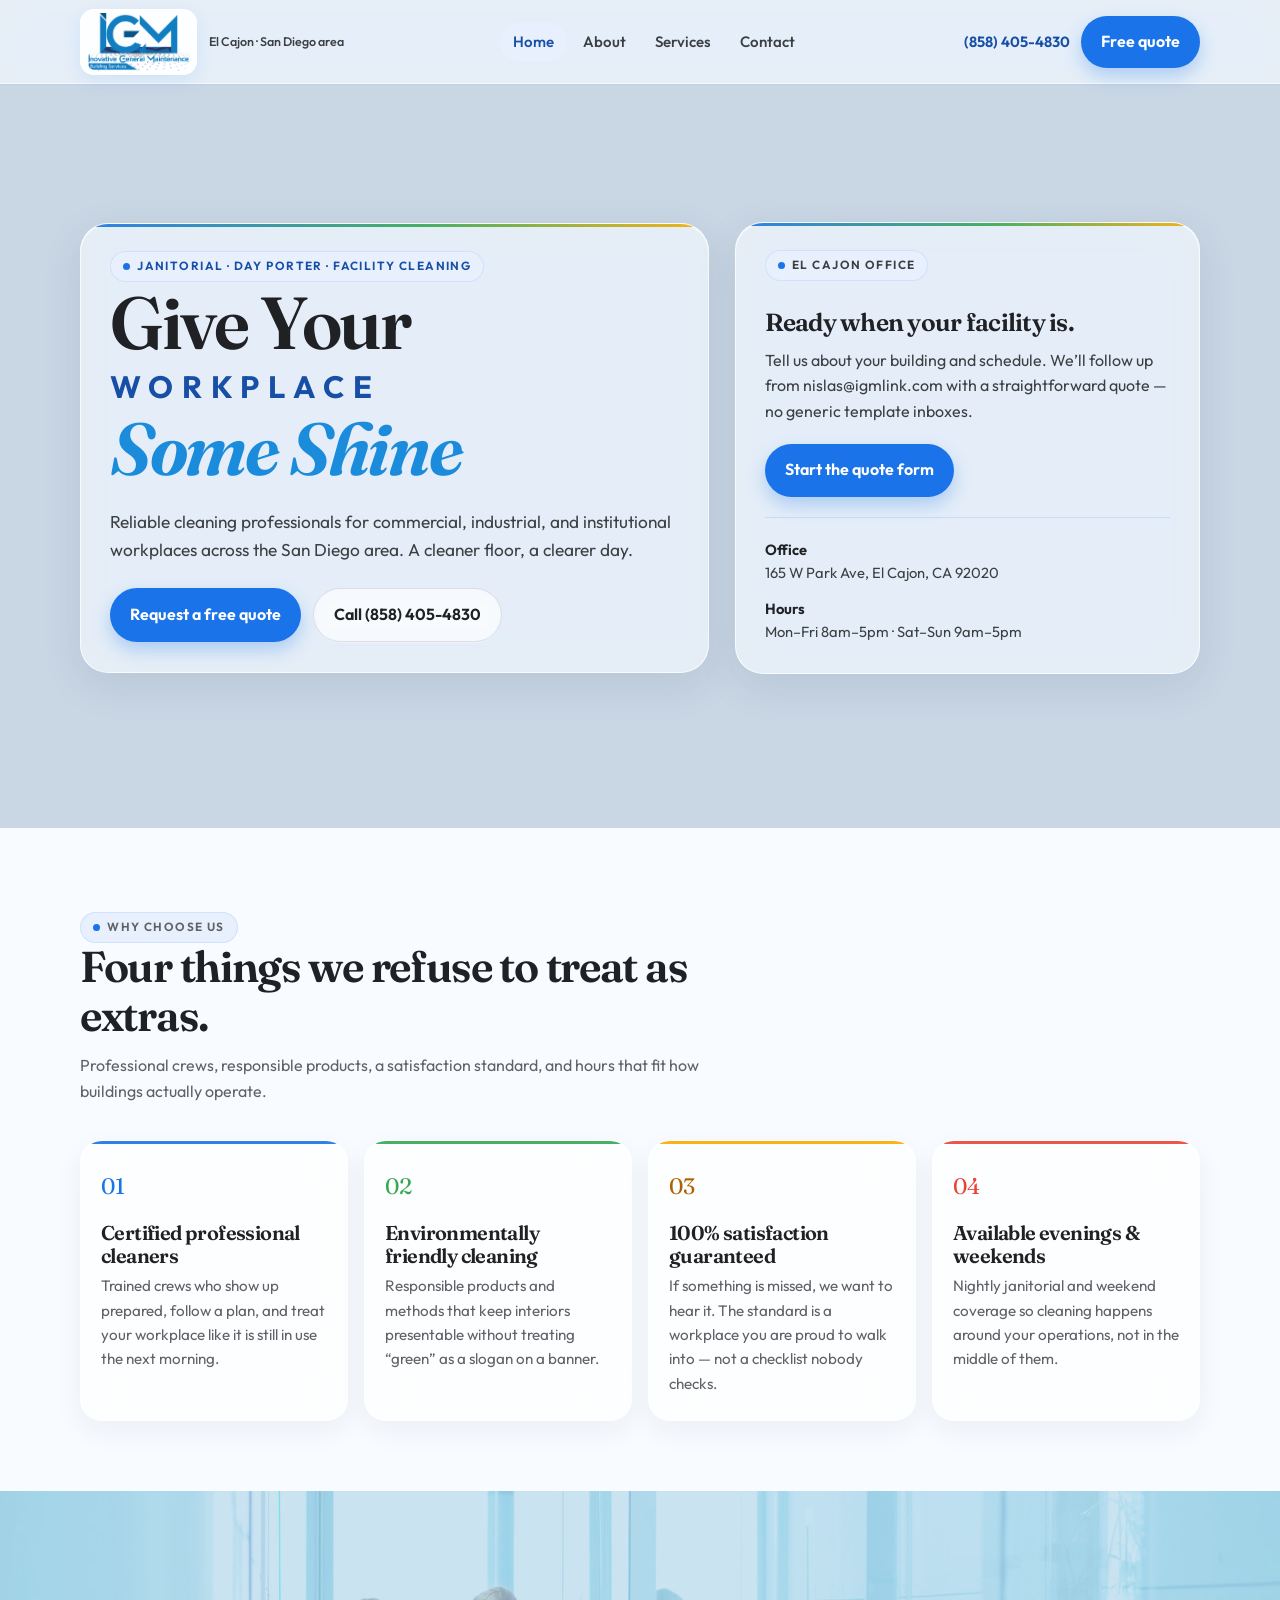
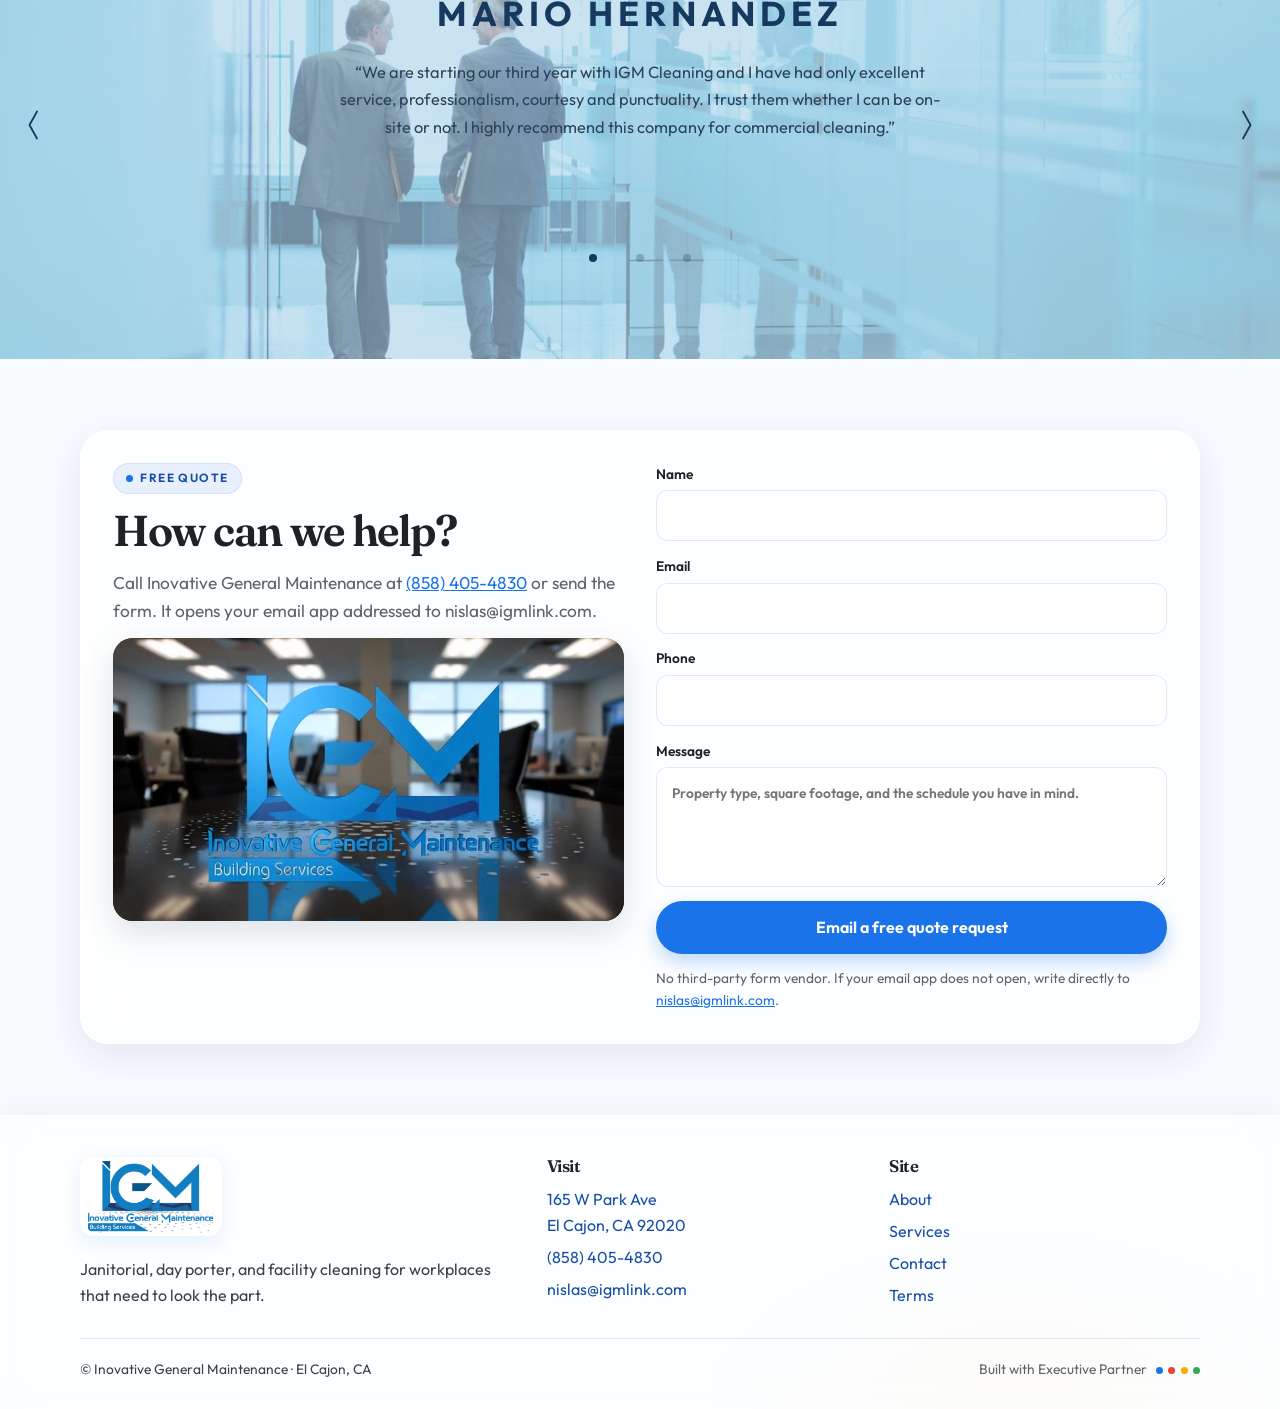
==== commit f135b911: "Add the IGM logo-on-table clip to Home Free Quote Place the live Wix 3D lockup loop under the How ca" ====
--- a/index.html
+++ b/index.html
@@ -184,10 +184,24 @@
 
     <section id="quote">
       <div class="wrap cta-panel">
-        <div>
+        <div class="cta-copy">
           <p class="kicker"><span class="kicker-dot" aria-hidden="true"></span>Free quote</p>
           <h2>How can we help?</h2>
-          <p class="lede" style="margin-top:0.85rem">Call Inovative General Maintenance at <a href="tel:+18584054830">(858) 405-4830</a> or send the form. It opens your email app addressed to nislas@igmlink.com.</p>
+          <p class="lede">Call Inovative General Maintenance at <a href="tel:+18584054830">(858) 405-4830</a> or send the form. It opens your email app addressed to nislas@igmlink.com.</p>
+          <div class="cta-media" aria-hidden="true">
+            <video
+              data-bg-video
+              data-src-desktop="assets/video/quote-logo-table.mp4"
+              data-src-mobile="assets/video/quote-logo-table.mp4"
+              src="assets/video/quote-logo-table.mp4"
+              poster="assets/img/quote-logo-table-poster.jpg"
+              muted
+              loop
+              playsinline
+              autoplay
+              preload="auto"
+            ></video>
+          </div>
         </div>
         <form class="form" data-quote-form>
           <label>Name
--- a/assets/css/styles.css
+++ b/assets/css/styles.css
@@ -778,8 +778,9 @@
 
 .cta-panel {
   display: grid;
-  grid-template-columns: 0.9fr 1.1fr;
+  grid-template-columns: 1fr 1fr;
   gap: 2rem;
+  align-items: start;
   background: var(--glass-strong);
   -webkit-backdrop-filter: var(--blur);
   backdrop-filter: var(--blur);
@@ -787,6 +788,31 @@
   border-radius: 28px;
   padding: 2rem;
   box-shadow: var(--shadow);
+}
+
+.cta-copy {
+  display: grid;
+  gap: 0.85rem;
+  align-content: start;
+}
+
+.cta-media {
+  position: relative;
+  overflow: hidden;
+  width: 100%;
+  aspect-ratio: 752 / 416;
+  min-height: 220px;
+  border-radius: 20px;
+  background: #0c2233 url("../img/quote-logo-table-poster.jpg") center / cover no-repeat;
+  box-shadow: 0 12px 32px rgba(32, 54, 88, 0.14);
+}
+
+.cta-media video {
+  width: 100%;
+  height: 100%;
+  object-fit: cover;
+  display: block;
+  filter: none;
 }
 
 .form {
@@ -1268,7 +1294,8 @@
   }
 
   .bg-video video,
-  .media-clip video {
+  .media-clip video,
+  .cta-media video {
     display: none;
   }
 
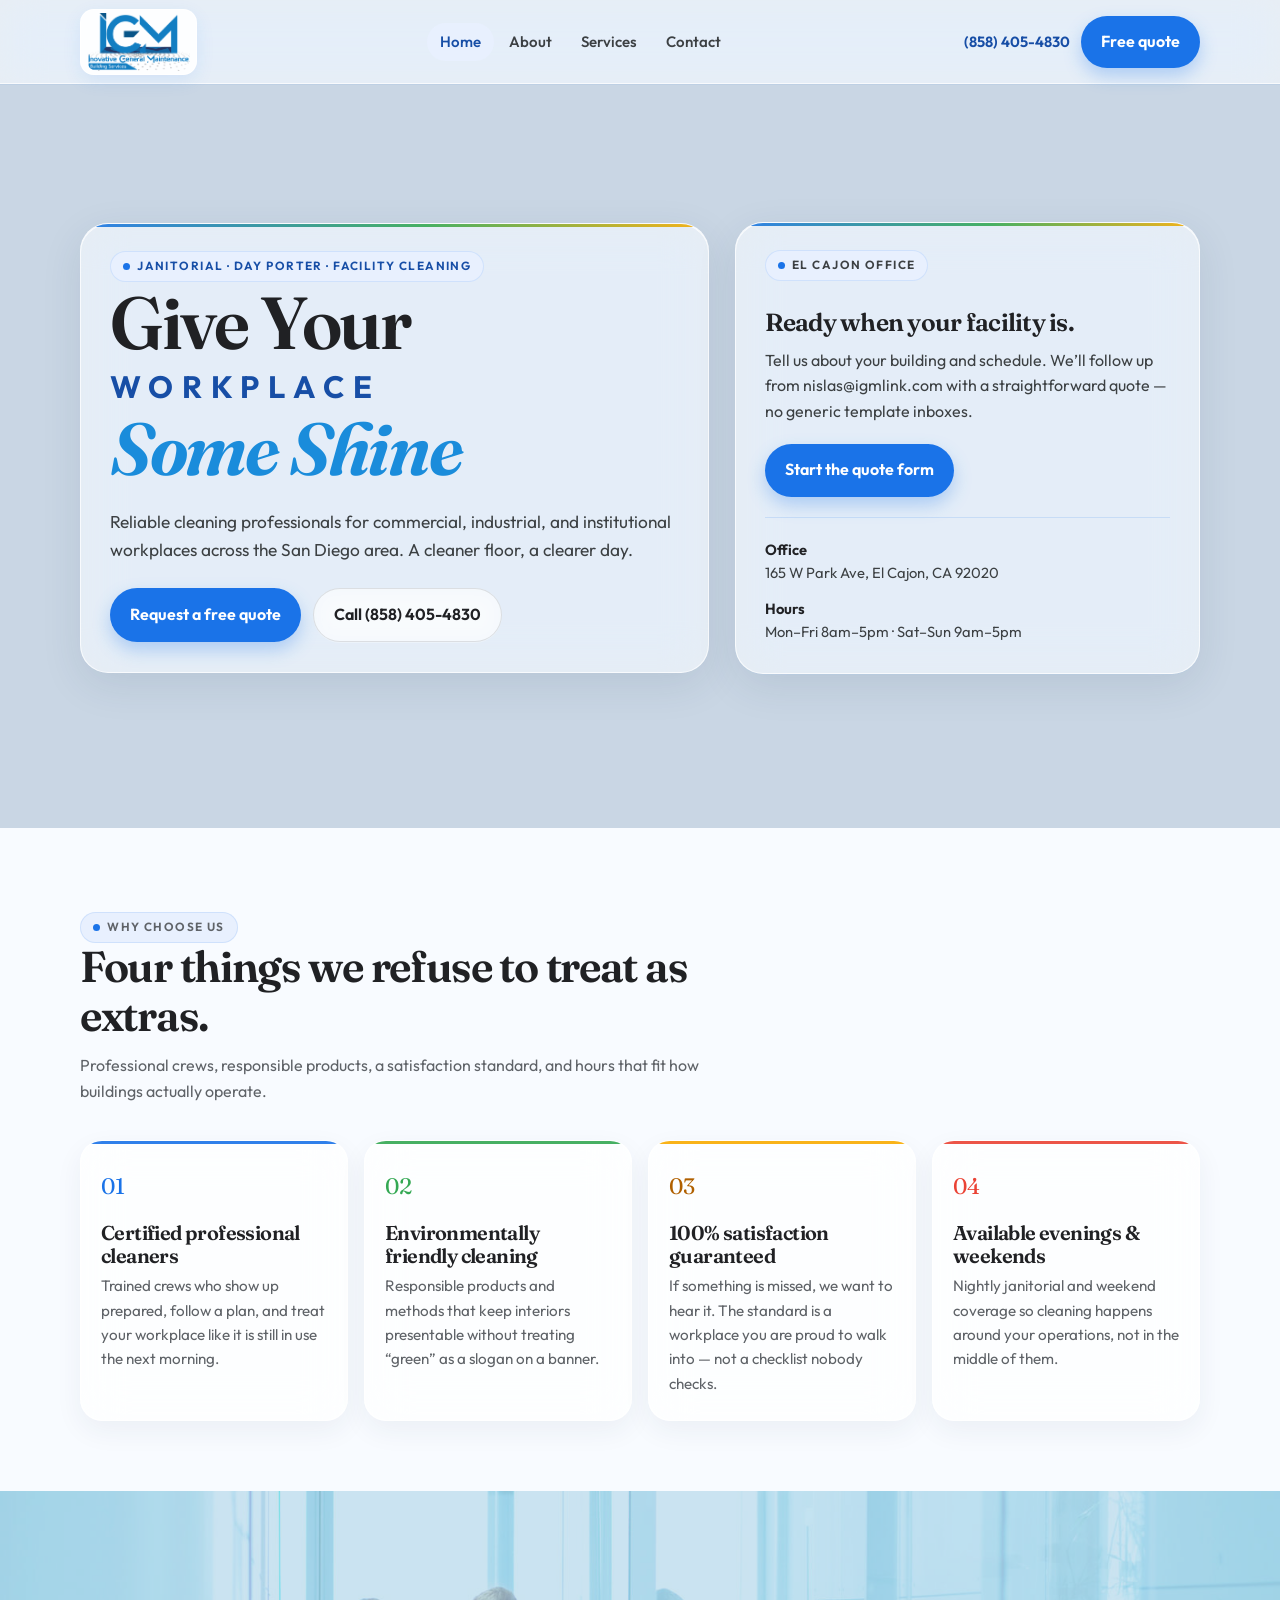
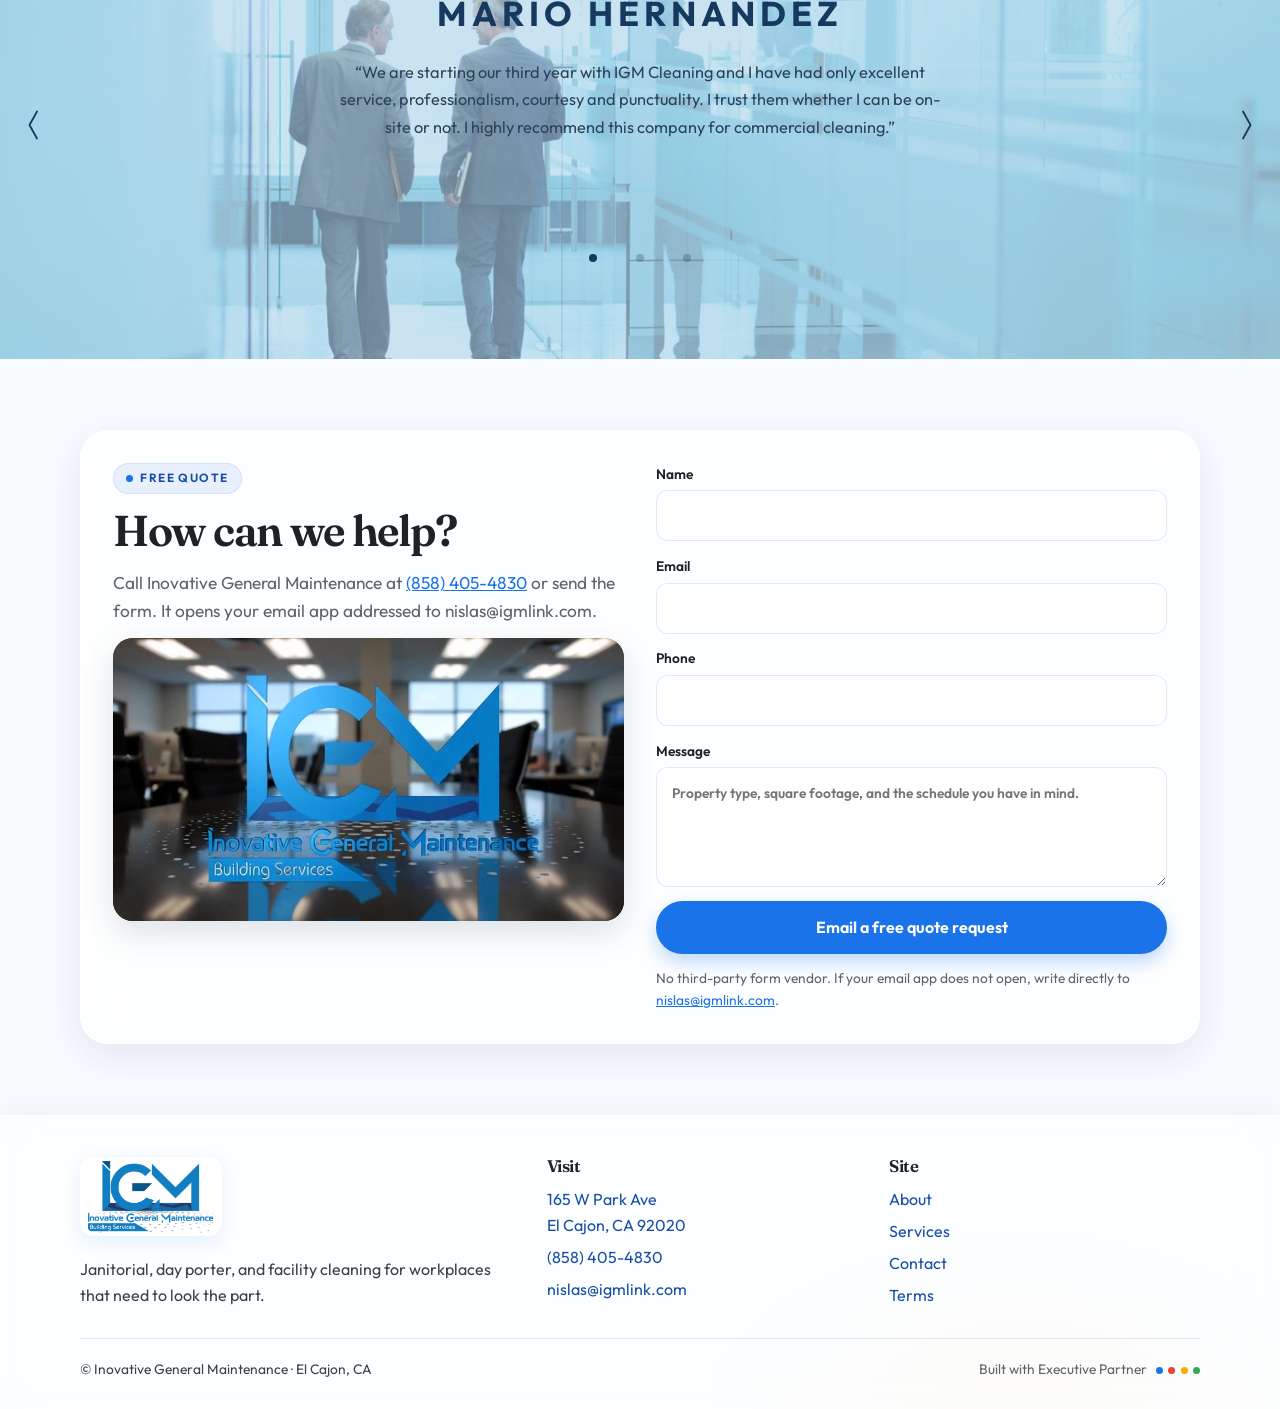
==== commit d6e77363: "Reveal About faces, drop header tagline, sharpen Services Park a smaller glass card low on About so " ====
--- a/index.html
+++ b/index.html
@@ -48,7 +48,6 @@
         <span class="brand-mark">
           <img src="assets/img/igm-logo.png" alt="Inovative General Maintenance — Building Services">
         </span>
-        <span class="brand-place">El Cajon · San Diego area</span>
       </a>
       <nav class="nav-desktop" aria-label="Primary">
         <a href="index.html" aria-current="page">Home</a>
--- a/assets/css/styles.css
+++ b/assets/css/styles.css
@@ -237,12 +237,6 @@
   border-radius: 10px;
 }
 
-.brand-place {
-  color: var(--ink-2);
-  font-size: 0.78rem;
-  font-weight: 550;
-}
-
 .nav-desktop {
   display: flex;
   align-items: center;
@@ -476,17 +470,79 @@
 }
 
 .page-hero.has-video.about-hero .bg-video {
-  background-image: url("../img/about-team-poster.jpg");
-}
-
-.page-hero.has-video.about-hero .scrim {
-  background:
-    linear-gradient(100deg, rgba(248, 251, 255, 0.55) 0%, rgba(248, 251, 255, 0.26) 52%, rgba(232, 240, 254, 0.16) 100%),
-    linear-gradient(180deg, rgba(255, 255, 255, 0.1), rgba(241, 247, 252, 0.28));
+  background-image: none;
+  background-color: #c9d6e4;
+}
+
+.page-hero.has-video.about-hero .bg-video video {
+  filter: none;
+}
+
+.page-hero.has-video.about-hero .bg-video .scrim {
+  display: none;
+}
+
+/* About: pin the clip, park a small glass card low-left, peel it off on scroll so faces stay in view. */
+.page-hero.has-video.about-hero {
+  display: block;
+  overflow: visible;
+  align-items: stretch;
+  justify-content: flex-start;
+  min-height: 0;
+  padding: 0 0 36svh;
+}
+
+.page-hero.has-video.about-hero .bg-video {
+  position: sticky;
+  top: 0;
+  inset: auto;
+  width: 100%;
+  height: 100svh;
+}
+
+.page-hero.has-video.about-hero .about-hero-grid {
+  position: relative;
+  z-index: 1;
+  display: flex;
+  align-items: flex-end;
+  justify-content: flex-start;
+  min-height: 100svh;
+  margin: -100svh auto 0;
+  padding: calc(var(--header-h) + 1.2rem) 0 2.2rem;
+}
+
+.page-hero.has-video.about-hero .page-hero-copy {
+  max-width: min(26.5rem, 100%);
+  padding: 1rem 1.15rem 1.1rem;
+  gap: 0.5rem;
+  background: rgba(255, 255, 255, 0.38);
+}
+
+.page-hero.has-video.about-hero .page-hero-copy h1 {
+  font-size: clamp(1.65rem, 3.2vw, 2.25rem);
+}
+
+.page-hero.has-video.about-hero .page-hero-copy .lede {
+  font-size: 0.95rem;
+}
+
+.about-hero + section {
+  position: relative;
+  z-index: 2;
+  background: var(--surface);
 }
 
 .page-hero.has-video.services-hero .bg-video {
-  background-image: url("../img/home-hero-poster.jpg");
+  background-image: none;
+  background-color: #c9d6e4;
+}
+
+.page-hero.has-video.services-hero .bg-video video {
+  filter: none;
+}
+
+.page-hero.has-video.services-hero .bg-video .scrim {
+  display: none;
 }
 
 .hero-grid {
@@ -1265,10 +1321,6 @@
     min-height: 16rem;
   }
 
-  .brand-place {
-    display: none;
-  }
-
   .brand img {
     height: 46px;
   }
@@ -1304,4 +1356,16 @@
     background-size: cover;
     background-position: center;
   }
-}
+
+  .page-hero.has-video.about-hero .bg-video {
+    background-image: url("../img/about-team-poster.jpg");
+    background-size: cover;
+    background-position: center;
+  }
+
+  .page-hero.has-video.services-hero .bg-video {
+    background-image: url("../img/home-hero-poster.jpg");
+    background-size: cover;
+    background-position: center;
+  }
+}
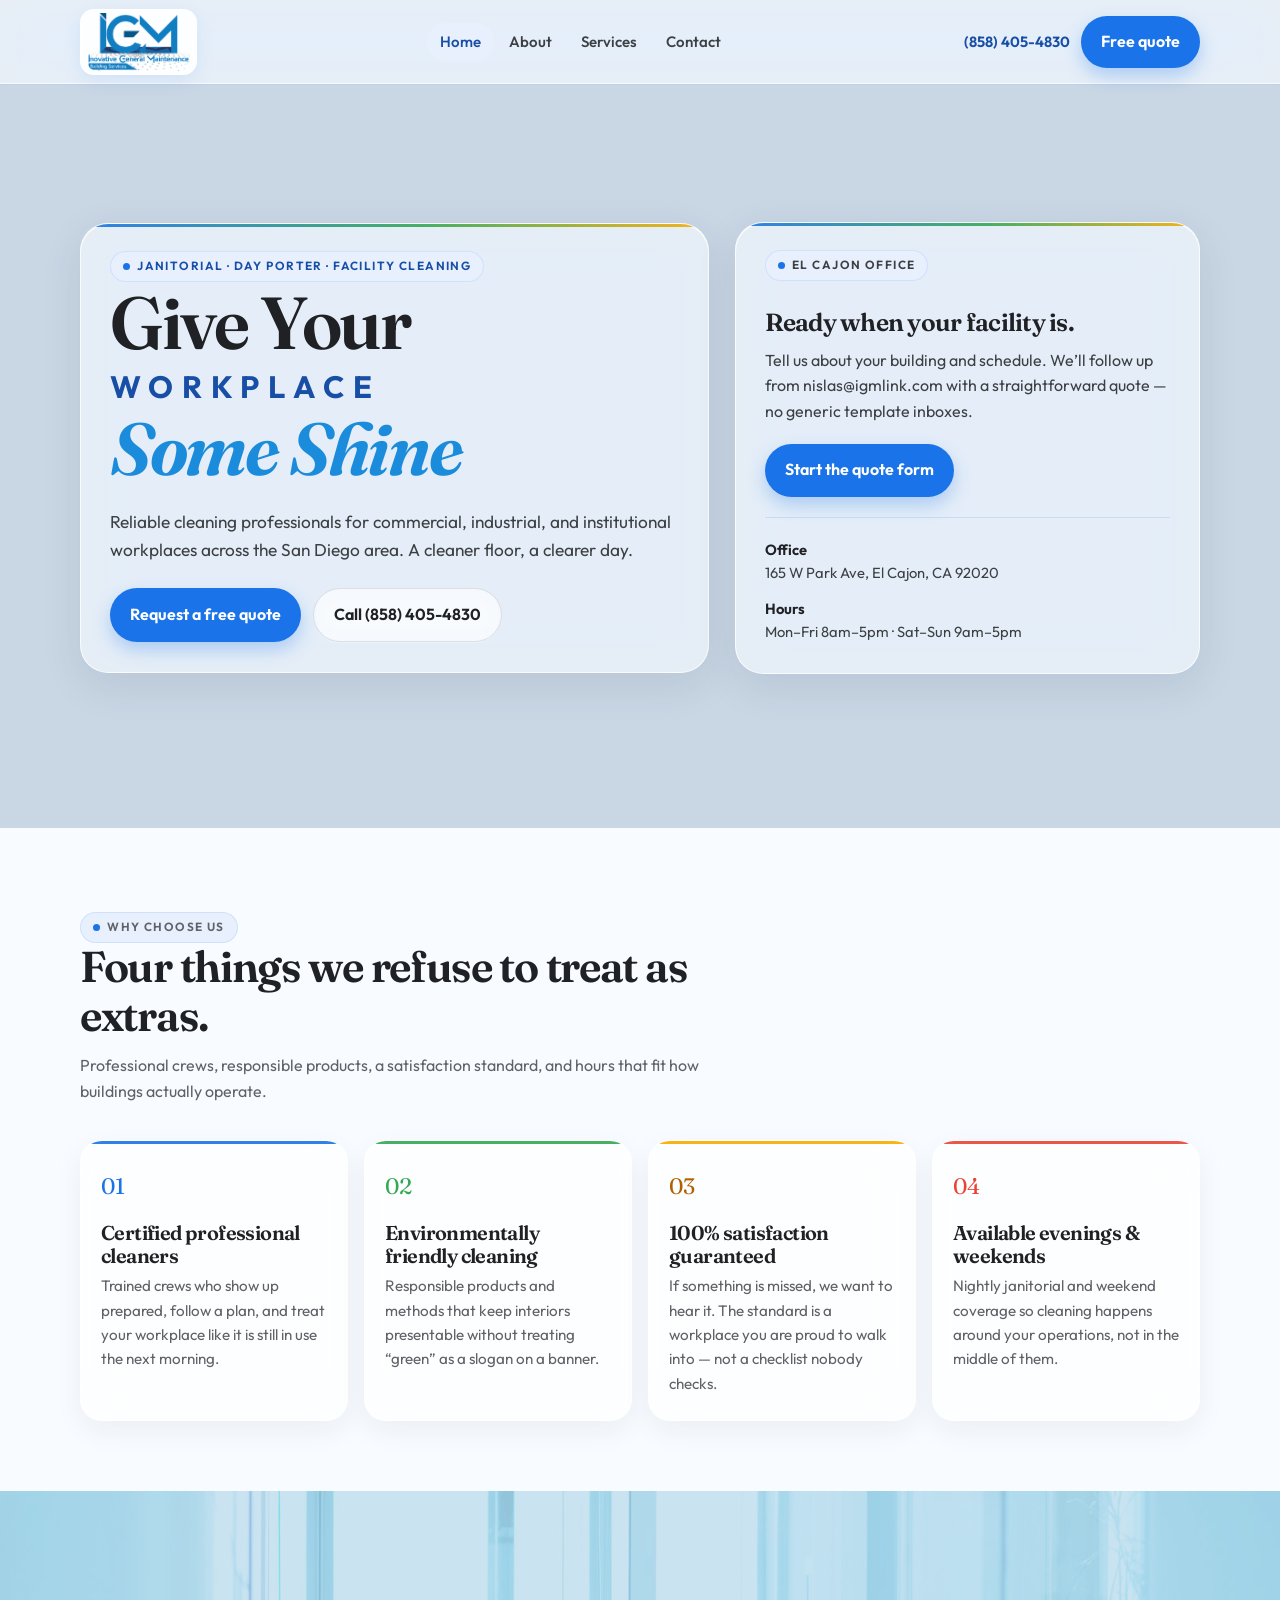
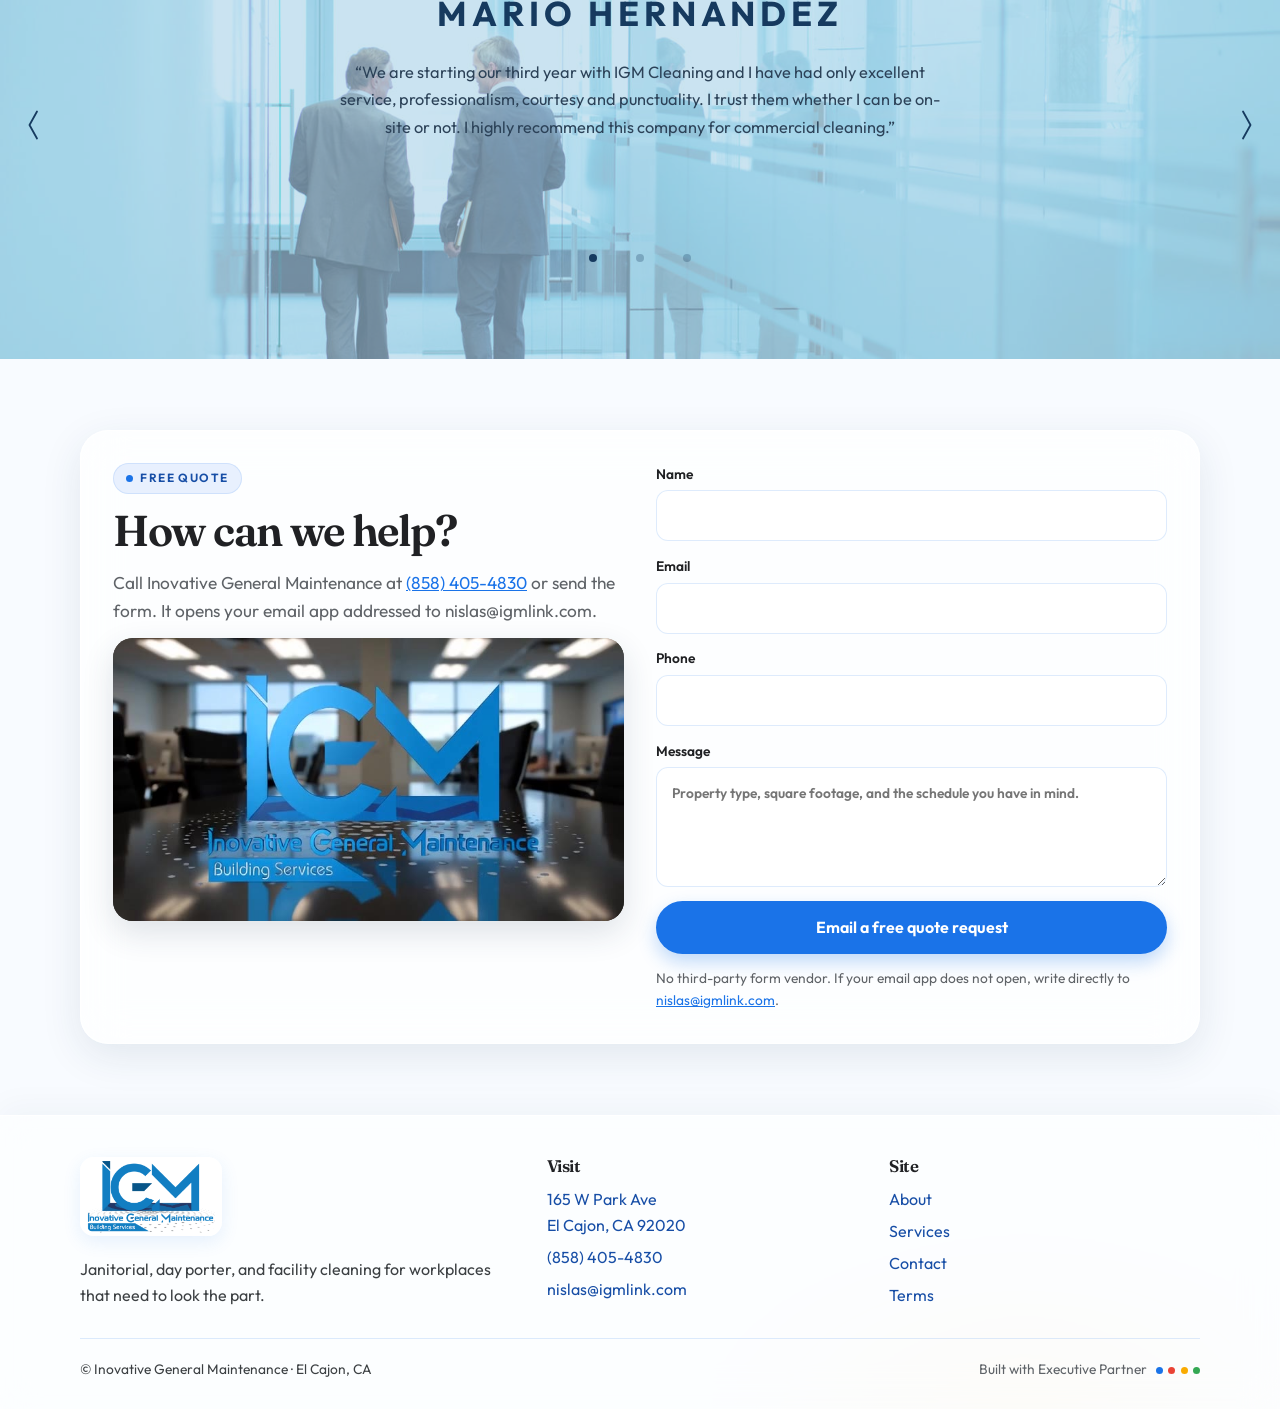
==== commit f39d0dcd: "Add CSS parallax and scroll-driven storytelling Keep the sharp water-glass storefront and add subtle" ====
--- a/index.html
+++ b/index.html
@@ -75,7 +75,7 @@
 
   <main id="main">
     <section class="hero has-video">
-      <div class="bg-video" aria-hidden="true">
+      <div class="bg-video" data-parallax="media" aria-hidden="true">
         <video
           data-bg-video
           data-src-desktop="assets/video/home-hero.mp4"
@@ -89,7 +89,7 @@
         ></video>
       </div>
       <div class="hero-grid">
-        <div class="glass hero-copy-card">
+        <div class="glass hero-copy-card" data-parallax="glass">
           <p class="kicker"><span class="kicker-dot" aria-hidden="true"></span>Janitorial · Day porter · Facility cleaning</p>
           <h1>
             <span>Give Your</span>
@@ -102,7 +102,7 @@
             <a class="btn btn-ghost" href="tel:+18584054830">Call (858) 405-4830</a>
           </div>
         </div>
-        <aside class="glass hero-card">
+        <aside class="glass hero-card" data-parallax="glass">
           <p class="kicker"><span class="kicker-dot" aria-hidden="true"></span>El Cajon office</p>
           <h2>Ready when your facility is.</h2>
           <p>Tell us about your building and schedule. We’ll follow up from nislas@igmlink.com with a straightforward quote — no generic template inboxes.</p>
@@ -117,28 +117,28 @@
 
     <section>
       <div class="wrap">
-        <div class="section-head">
+        <div class="section-head" data-story>
           <p class="kicker"><span class="kicker-dot" aria-hidden="true"></span>Why choose us</p>
           <h2>Four things we refuse to treat as extras.</h2>
           <p>Professional crews, responsible products, a satisfaction standard, and hours that fit how buildings actually operate.</p>
         </div>
-        <div class="pillars">
-          <article class="pillar accent-blue">
+        <div class="pillars" data-story-stagger>
+          <article class="pillar accent-blue" data-story>
             <div class="pillar-index">01</div>
             <h3>Certified professional cleaners</h3>
             <p>Trained crews who show up prepared, follow a plan, and treat your workplace like it is still in use the next morning.</p>
           </article>
-          <article class="pillar accent-green">
+          <article class="pillar accent-green" data-story>
             <div class="pillar-index">02</div>
             <h3>Environmentally friendly cleaning</h3>
             <p>Responsible products and methods that keep interiors presentable without treating “green” as a slogan on a banner.</p>
           </article>
-          <article class="pillar accent-yellow">
+          <article class="pillar accent-yellow" data-story>
             <div class="pillar-index">03</div>
             <h3>100% satisfaction guaranteed</h3>
             <p>If something is missed, we want to hear it. The standard is a workplace you are proud to walk into — not a checklist nobody checks.</p>
           </article>
-          <article class="pillar accent-red">
+          <article class="pillar accent-red" data-story>
             <div class="pillar-index">04</div>
             <h3>Available evenings &amp; weekends</h3>
             <p>Nightly janitorial and weekend coverage so cleaning happens around your operations, not in the middle of them.</p>
@@ -148,11 +148,11 @@
     </section>
 
     <section class="quote-band" aria-roledescription="carousel" aria-label="Client testimonials">
-      <div class="quote-band-media" aria-hidden="true">
+      <div class="quote-band-media" data-parallax="media" aria-hidden="true">
         <img src="assets/img/testimonials-office.jpg" alt="">
         <div class="quote-band-tint"></div>
       </div>
-      <div class="quote-slider" data-quote-slider tabindex="0">
+      <div class="quote-slider" data-quote-slider data-story tabindex="0">
         <div class="quote-viewport">
           <blockquote class="quote-slide is-active" data-slide>
             <p class="quote-name">Mario Hernandez</p>
@@ -183,7 +183,7 @@
 
     <section id="quote">
       <div class="wrap cta-panel">
-        <div class="cta-copy">
+        <div class="cta-copy" data-story>
           <p class="kicker"><span class="kicker-dot" aria-hidden="true"></span>Free quote</p>
           <h2>How can we help?</h2>
           <p class="lede">Call Inovative General Maintenance at <a href="tel:+18584054830">(858) 405-4830</a> or send the form. It opens your email app addressed to nislas@igmlink.com.</p>
@@ -202,7 +202,7 @@
             ></video>
           </div>
         </div>
-        <form class="form" data-quote-form>
+        <form class="form" data-quote-form data-story>
           <label>Name
             <input type="text" name="name" autocomplete="name" required>
           </label>
--- a/assets/css/styles.css
+++ b/assets/css/styles.css
@@ -377,7 +377,7 @@
 }
 
 .hero,
-.page-hero {
+.page-hero:not(.about-hero) {
   position: relative;
   overflow: hidden;
 }
@@ -482,36 +482,57 @@
   display: none;
 }
 
-/* About: pin the clip, park a small glass card low-left, peel it off on scroll so faces stay in view. */
+/* About: pin the clip on a tall track; overlay card sits in the first viewport and scrolls away. */
 .page-hero.has-video.about-hero {
   display: block;
+  position: relative;
   overflow: visible;
+  overflow-x: visible;
+  overflow-y: visible;
   align-items: stretch;
   justify-content: flex-start;
   min-height: 0;
-  padding: 0 0 36svh;
-}
-
-.page-hero.has-video.about-hero .bg-video {
+  padding: 0;
+}
+
+.about-track {
+  position: relative;
+  height: 230svh;
+}
+
+.about-pin {
   position: sticky;
   top: 0;
-  inset: auto;
-  width: 100%;
+  z-index: 0;
   height: 100svh;
+  overflow: hidden;
+}
+
+.page-hero.has-video.about-hero .bg-video {
+  position: absolute;
+  inset: 0;
+  width: auto;
+  height: auto;
 }
 
 .page-hero.has-video.about-hero .about-hero-grid {
-  position: relative;
+  position: absolute;
+  top: 0;
+  left: 0;
+  right: 0;
   z-index: 1;
   display: flex;
   align-items: flex-end;
   justify-content: flex-start;
-  min-height: 100svh;
-  margin: -100svh auto 0;
+  width: min(1120px, calc(100% - 2.5rem));
+  height: 100svh;
+  margin: 0 auto;
   padding: calc(var(--header-h) + 1.2rem) 0 2.2rem;
+  pointer-events: none;
 }
 
 .page-hero.has-video.about-hero .page-hero-copy {
+  pointer-events: auto;
   max-width: min(26.5rem, 100%);
   padding: 1rem 1.15rem 1.1rem;
   gap: 0.5rem;
@@ -543,6 +564,44 @@
 
 .page-hero.has-video.services-hero .bg-video .scrim {
   display: none;
+}
+
+.page-hero.has-video.contact-hero .bg-video {
+  background-image: none;
+  background-color: #c9d6e4;
+}
+
+.page-hero.has-video.contact-hero .bg-video video {
+  filter: none;
+}
+
+.page-hero.has-video.contact-hero .bg-video .scrim {
+  display: none;
+}
+
+.contact-hero .page-hero-copy::before {
+  content: "";
+  position: absolute;
+  inset: 0 auto auto 0;
+  width: 100%;
+  height: 3px;
+  background: linear-gradient(90deg, var(--g-blue), var(--g-green) 55%, var(--g-yellow));
+  opacity: 0.9;
+}
+
+.contact-hero .page-hero-copy {
+  overflow: hidden;
+}
+
+.contact-hero + .contact-panel {
+  position: relative;
+  z-index: 2;
+  background: var(--surface);
+  scroll-margin-top: calc(var(--header-h) + 0.75rem);
+}
+
+.contact-panel .form.detail-card {
+  background: rgba(255, 255, 255, 0.94);
 }
 
 .hero-grid {
@@ -1307,6 +1366,12 @@
     padding: calc(var(--header-h) + 1.4rem) 0 2.2rem;
   }
 
+  .page-hero.has-video.contact-hero {
+    min-height: min(68svh, 560px);
+    align-items: flex-end;
+    padding: calc(var(--header-h) + 1.2rem) 0 1.6rem;
+  }
+
   .hero-copy-card,
   .hero-card,
   .page-hero-copy {
@@ -1334,6 +1399,199 @@
   }
 }
 
+/* Parallax + scrollytelling. CSS scroll timelines first; JS only fills gaps. */
+.hero.has-video,
+.page-hero.has-video:not(.about-hero) {
+  view-timeline-name: --hero-story;
+  view-timeline-axis: block;
+}
+
+.about-track {
+  view-timeline-name: --about-story;
+  view-timeline-axis: block;
+}
+
+.quote-band {
+  view-timeline-name: --quote-story;
+  view-timeline-axis: block;
+}
+
+#quote {
+  view-timeline-name: --cta-story;
+  view-timeline-axis: block;
+}
+
+@media (prefers-reduced-motion: no-preference) {
+  @supports (animation-timeline: view()) {
+    .hero.has-video .bg-video[data-parallax="media"],
+    .page-hero.has-video:not(.about-hero) .bg-video[data-parallax="media"] {
+      top: -12%;
+      bottom: -12%;
+      height: auto;
+      animation: parallax-media linear both;
+      animation-timeline: --hero-story;
+      animation-range: cover;
+    }
+
+    .hero.has-video [data-parallax="glass"],
+    .page-hero.has-video:not(.about-hero) [data-parallax="glass"] {
+      animation: parallax-glass linear both;
+      animation-timeline: --hero-story;
+      animation-range: cover;
+    }
+
+    .about-pin .bg-video {
+      animation: about-zoom linear both;
+      animation-timeline: --about-story;
+      animation-range: cover;
+    }
+
+    .page-hero.has-video.about-hero .page-hero-copy {
+      animation: about-card-leave linear both;
+      animation-timeline: view();
+      animation-range: exit 0% exit 80%;
+    }
+
+    .quote-band-media[data-parallax="media"] img {
+      height: 126%;
+      width: 100%;
+      object-fit: cover;
+      object-position: center 40%;
+      animation: parallax-quote linear both;
+      animation-timeline: --quote-story;
+      animation-range: cover;
+    }
+
+    #quote .cta-media video {
+      animation: quote-clip-zoom linear both;
+      animation-timeline: --cta-story;
+      animation-range: cover;
+    }
+
+    [data-story] {
+      animation: story-rise linear both;
+      animation-timeline: view();
+      animation-range: entry 0% entry 42%;
+    }
+
+    [data-story-stagger] > [data-story]:nth-child(2) {
+      animation-range: entry 8% entry 48%;
+    }
+
+    [data-story-stagger] > [data-story]:nth-child(3) {
+      animation-range: entry 16% entry 54%;
+    }
+
+    [data-story-stagger] > [data-story]:nth-child(4) {
+      animation-range: entry 24% entry 60%;
+    }
+
+    [data-story-stagger] > [data-story]:nth-child(5) {
+      animation-range: entry 30% entry 64%;
+    }
+
+    [data-story-stagger] > [data-story]:nth-child(6) {
+      animation-range: entry 36% entry 68%;
+    }
+  }
+
+  .js-story [data-story] {
+    opacity: 0;
+    transform: translate3d(0, 1.35rem, 0);
+    transition: opacity 0.75s var(--ease), transform 0.75s var(--ease);
+  }
+
+  .js-story [data-story].is-in {
+    opacity: 1;
+    transform: none;
+  }
+
+  .js-story [data-story-stagger] > [data-story]:nth-child(2) { transition-delay: 0.08s; }
+  .js-story [data-story-stagger] > [data-story]:nth-child(3) { transition-delay: 0.16s; }
+  .js-story [data-story-stagger] > [data-story]:nth-child(4) { transition-delay: 0.24s; }
+  .js-story [data-story-stagger] > [data-story]:nth-child(5) { transition-delay: 0.3s; }
+  .js-story [data-story-stagger] > [data-story]:nth-child(6) { transition-delay: 0.36s; }
+}
+
+@keyframes parallax-media {
+  from { transform: translate3d(0, -5%, 0); }
+  to { transform: translate3d(0, 8%, 0); }
+}
+
+@keyframes parallax-glass {
+  from { transform: translate3d(0, 0.9rem, 0); }
+  to { transform: translate3d(0, -2.1rem, 0); }
+}
+
+@keyframes parallax-quote {
+  from { transform: translate3d(0, -6%, 0); }
+  to { transform: translate3d(0, 8%, 0); }
+}
+
+@keyframes about-zoom {
+  from { transform: scale(1.02); }
+  to { transform: scale(1.08); }
+}
+
+@keyframes about-card-leave {
+  from { opacity: 1; transform: none; }
+  to { opacity: 0; transform: translate3d(0, -1.1rem, 0); }
+}
+
+@keyframes quote-clip-zoom {
+  from { transform: scale(1); }
+  to { transform: scale(1.05); }
+}
+
+@keyframes story-rise {
+  from {
+    opacity: 0;
+    transform: translate3d(0, 1.5rem, 0);
+  }
+  to {
+    opacity: 1;
+    transform: none;
+  }
+}
+
+@media (prefers-reduced-motion: no-preference) and (max-width: 760px) {
+  @keyframes parallax-media {
+    from { transform: translate3d(0, -1.5%, 0); }
+    to { transform: translate3d(0, 2.5%, 0); }
+  }
+
+  @keyframes parallax-glass {
+    from { transform: translate3d(0, 0.2rem, 0); }
+    to { transform: translate3d(0, -0.55rem, 0); }
+  }
+
+  @keyframes parallax-quote {
+    from { transform: translate3d(0, -2%, 0); }
+    to { transform: translate3d(0, 3%, 0); }
+  }
+
+  @keyframes about-zoom {
+    from { transform: scale(1.01); }
+    to { transform: scale(1.03); }
+  }
+
+  @keyframes quote-clip-zoom {
+    from { transform: scale(1); }
+    to { transform: scale(1.02); }
+  }
+
+  @keyframes story-rise {
+    from {
+      opacity: 0;
+      transform: translate3d(0, 0.7rem, 0);
+    }
+    to {
+      opacity: 1;
+      transform: none;
+    }
+  }
+}
+
 @media (prefers-reduced-motion: reduce) {
   html {
     scroll-behavior: auto;
@@ -1343,6 +1601,19 @@
   *::before,
   *::after {
     transition: none !important;
+    animation: none !important;
+  }
+
+  [data-story],
+  [data-parallax],
+  .hero.has-video [data-parallax="glass"],
+  .page-hero.has-video [data-parallax="glass"],
+  .page-hero.has-video.about-hero .page-hero-copy,
+  .quote-band-media img,
+  #quote .cta-media video,
+  .about-pin .bg-video {
+    opacity: 1 !important;
+    transform: none !important;
   }
 
   .bg-video video,
@@ -1368,4 +1639,10 @@
     background-size: cover;
     background-position: center;
   }
-}
+
+  .page-hero.has-video.contact-hero .bg-video {
+    background-image: url("../img/contact-hero-poster.jpg");
+    background-size: cover;
+    background-position: center;
+  }
+}
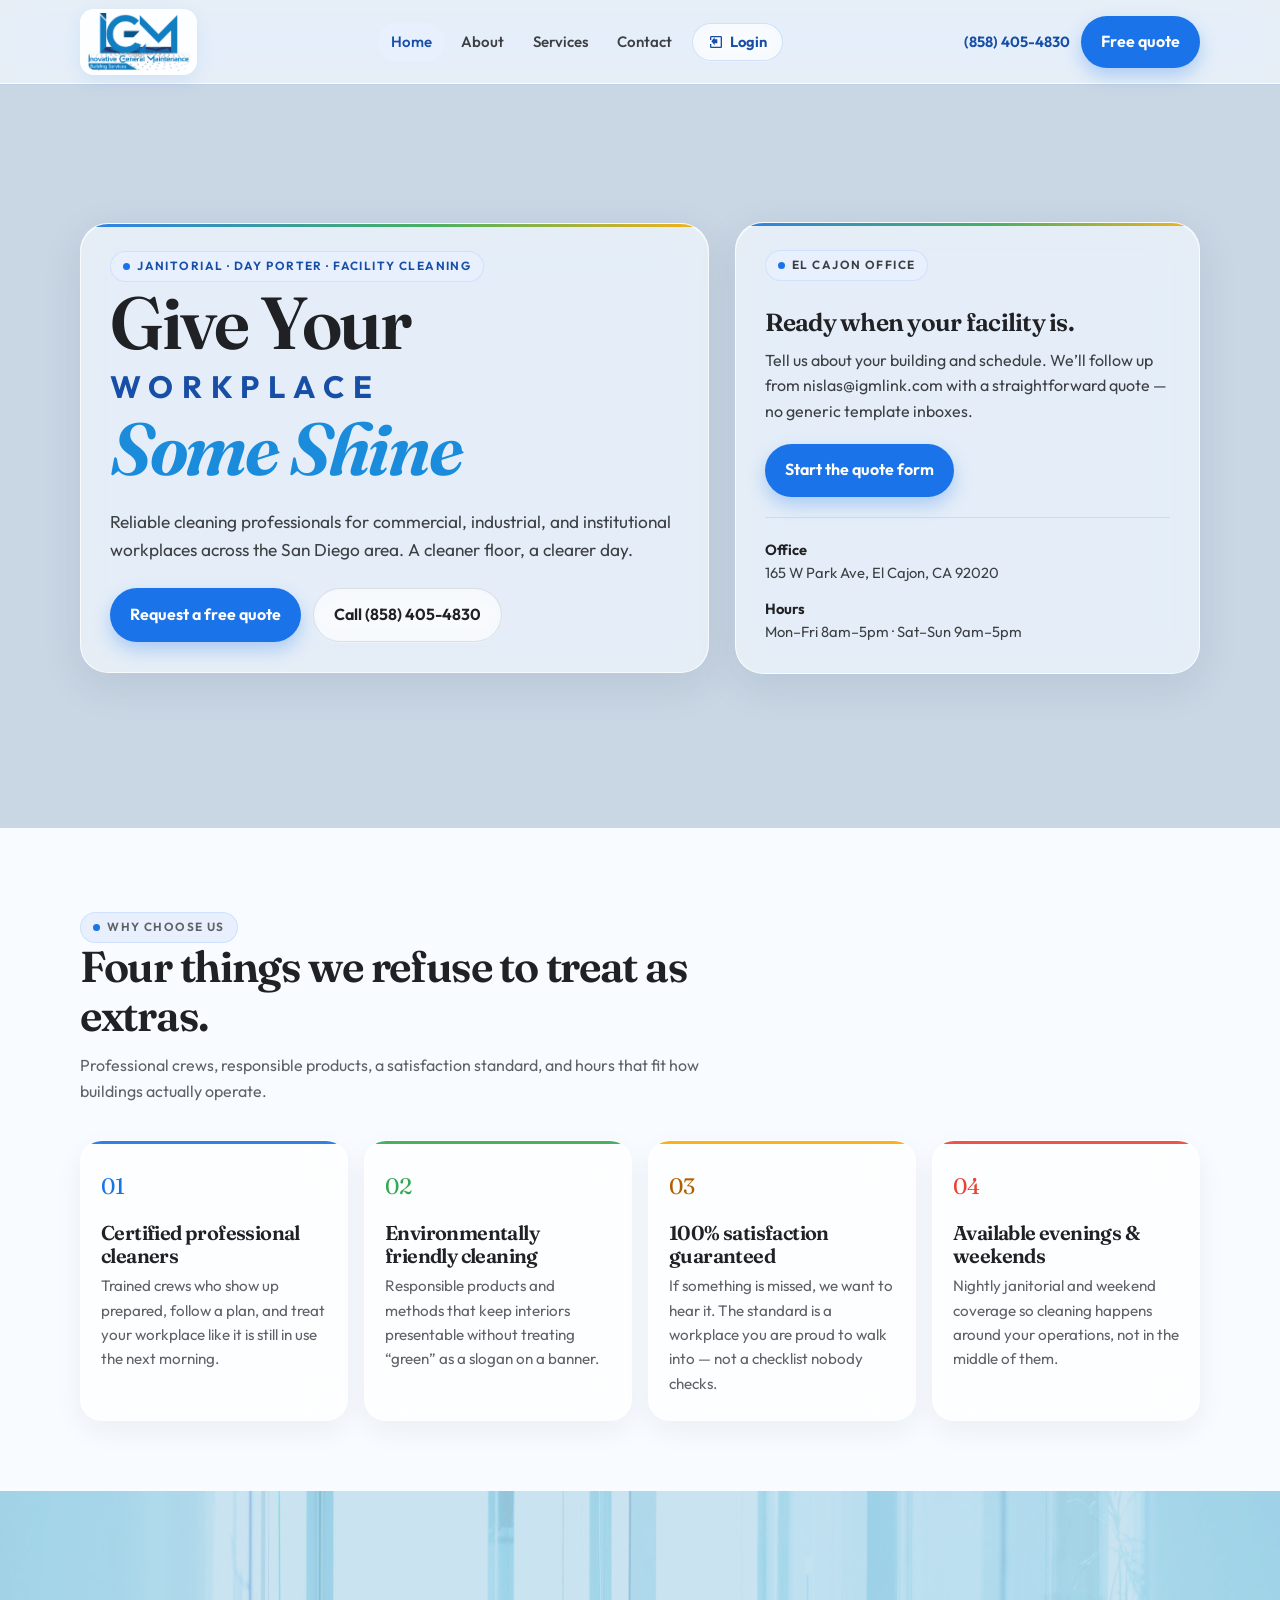
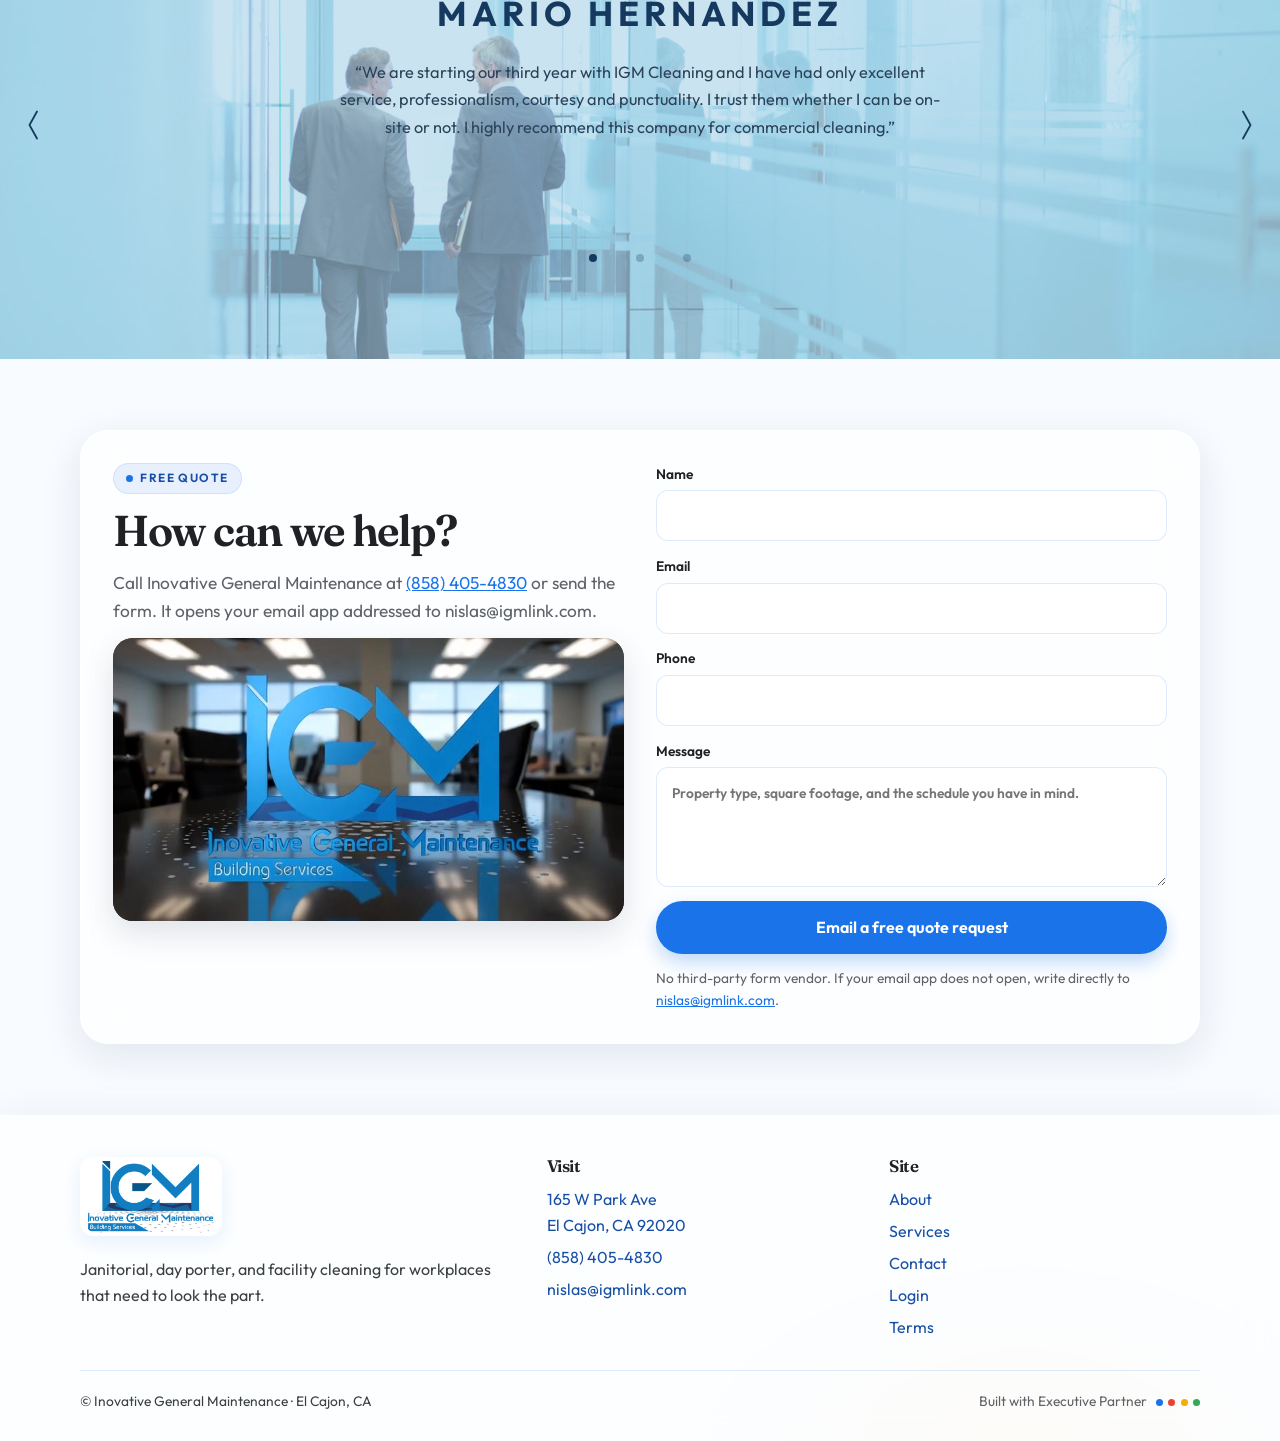
==== commit 704d2516: "Add a three-door Login entry for Team, Employees, and Clients Public marketing pages stay open. Logi" ====
--- a/index.html
+++ b/index.html
@@ -54,9 +54,17 @@
         <a href="about.html">About</a>
         <a href="services.html">Services</a>
         <a href="contact.html">Contact</a>
+        <a class="nav-login" href="login.html">
+          <svg viewBox="0 0 24 24" aria-hidden="true"><path fill="currentColor" d="M10 17v-3h4V8h-4V5l-5 6 5 6zm9-14H5c-1.1 0-2 .9-2 2v4h2V5h14v14H5v-4H3v4c0 1.1.9 2 2 2h14c1.1 0 2-.9 2-2V5c0-1.1-.9-2-2-2z"/></svg>
+          Login
+        </a>
       </nav>
       <div class="header-cta">
         <a class="phone-link" href="tel:+18584054830">(858) 405-4830</a>
+        <a class="nav-login nav-login-compact" href="login.html">
+          <svg viewBox="0 0 24 24" aria-hidden="true"><path fill="currentColor" d="M10 17v-3h4V8h-4V5l-5 6 5 6zm9-14H5c-1.1 0-2 .9-2 2v4h2V5h14v14H5v-4H3v4c0 1.1.9 2 2 2h14c1.1 0 2-.9 2-2V5c0-1.1-.9-2-2-2z"/></svg>
+          Login
+        </a>
         <a class="btn btn-primary" href="contact.html">Free quote</a>
         <button class="nav-toggle" type="button" data-nav-toggle aria-expanded="false" aria-controls="mobile-nav" aria-label="Open menu">
           <span></span>
@@ -68,6 +76,7 @@
       <a href="about.html">About</a>
       <a href="services.html">Services</a>
       <a href="contact.html">Contact</a>
+      <a href="login.html">Login</a>
       <a href="tel:+18584054830">(858) 405-4830</a>
       <a class="btn btn-primary" href="contact.html">Request a free quote</a>
     </nav>
@@ -245,6 +254,7 @@
             <a href="about.html">About</a>
             <a href="services.html">Services</a>
             <a href="contact.html">Contact</a>
+            <a href="login.html">Login</a>
             <a href="terms.html">Terms</a>
           </div>
         </div>
--- a/assets/css/styles.css
+++ b/assets/css/styles.css
@@ -114,7 +114,9 @@
   .pillar,
   .cta-panel,
   .detail-card,
-  .service-card {
+  .service-card,
+  .login-door,
+  .client-login-card {
     background: rgba(255, 255, 255, 0.94);
   }
 }
@@ -258,6 +260,73 @@
   color: var(--g-blue-deep);
 }
 
+.nav-login {
+  display: inline-flex;
+  align-items: center;
+  justify-content: center;
+  gap: 0.4rem;
+  text-decoration: none;
+  font-weight: 650;
+  font-size: 0.92rem;
+  color: var(--g-blue-deep);
+  background: rgba(255, 255, 255, 0.55);
+  border: 1px solid rgba(26, 115, 232, 0.18);
+  border-radius: 999px;
+  padding: 0.42rem 0.9rem;
+  -webkit-backdrop-filter: blur(12px);
+  backdrop-filter: blur(12px);
+}
+
+.nav-login svg {
+  width: 1rem;
+  height: 1rem;
+  flex: none;
+}
+
+.nav-login:hover,
+.nav-login[aria-current="page"] {
+  background: var(--g-blue-soft);
+  color: var(--g-blue-deep);
+}
+
+.nav-desktop a.nav-login,
+.header-cta .nav-login {
+  padding: 0.42rem 0.9rem;
+  font-size: 0.92rem;
+  font-weight: 650;
+  color: var(--g-blue-deep);
+  background: rgba(255, 255, 255, 0.55);
+  border: 1px solid rgba(26, 115, 232, 0.18);
+}
+
+.nav-desktop a.nav-login:hover,
+.nav-desktop a.nav-login[aria-current="page"],
+.header-cta .nav-login:hover,
+.header-cta .nav-login[aria-current="page"] {
+  background: var(--g-blue-soft);
+  color: var(--g-blue-deep);
+}
+
+.nav-desktop .nav-login {
+  margin-left: 0.25rem;
+}
+
+.visually-hidden {
+  position: absolute;
+  width: 1px;
+  height: 1px;
+  padding: 0;
+  margin: -1px;
+  overflow: hidden;
+  clip: rect(0, 0, 0, 0);
+  white-space: nowrap;
+  border: 0;
+}
+
+.nav-login-compact {
+  display: none;
+}
+
 .header-cta {
   display: flex;
   align-items: center;
@@ -1219,6 +1288,157 @@
   color: var(--muted);
 }
 
+.login-hero {
+  padding-bottom: 1.6rem;
+}
+
+.login-chooser {
+  padding-top: 0.4rem;
+}
+
+.login-doors {
+  display: grid;
+  grid-template-columns: repeat(3, 1fr);
+  gap: 1rem;
+  align-items: stretch;
+}
+
+.login-door {
+  position: relative;
+  overflow: hidden;
+  display: grid;
+  align-content: start;
+  gap: 0.7rem;
+  text-decoration: none;
+  color: inherit;
+  background: var(--glass-strong);
+  -webkit-backdrop-filter: var(--blur);
+  backdrop-filter: var(--blur);
+  border: 1px solid rgba(255, 255, 255, 0.8);
+  border-radius: var(--radius);
+  padding: 1.5rem 1.35rem 1.55rem;
+  min-height: 100%;
+  box-shadow: 0 10px 28px rgba(32, 54, 88, 0.06);
+  transition: transform 0.2s var(--ease), box-shadow 0.2s var(--ease);
+}
+
+.login-door::before {
+  content: "";
+  position: absolute;
+  inset: 0 auto auto 0;
+  width: 100%;
+  height: 3px;
+  background: linear-gradient(90deg, var(--g-blue), var(--g-green) 55%, var(--g-yellow));
+  opacity: 0.9;
+}
+
+.login-door:hover,
+.login-door:focus-visible {
+  color: inherit;
+  transform: translateY(-2px);
+  box-shadow: var(--shadow);
+}
+
+.login-door h2 {
+  font-size: 1.45rem;
+}
+
+.login-door p {
+  color: var(--muted);
+  font-size: 0.95rem;
+}
+
+.login-door-icon {
+  width: 2.65rem;
+  height: 2.65rem;
+  border-radius: 14px;
+  display: inline-flex;
+  align-items: center;
+  justify-content: center;
+  background: var(--g-blue-soft);
+  color: var(--g-blue);
+}
+
+.login-door-icon svg {
+  width: 1.25rem;
+  height: 1.25rem;
+}
+
+.login-door.accent-green .login-door-icon {
+  background: rgba(52, 168, 83, 0.12);
+  color: #137333;
+}
+
+.login-door.accent-yellow .login-door-icon {
+  background: rgba(249, 171, 0, 0.16);
+  color: #b06000;
+}
+
+.login-door.accent-green .tag {
+  color: #137333;
+  background: rgba(52, 168, 83, 0.12);
+}
+
+.login-door.accent-yellow .tag {
+  color: #b06000;
+  background: rgba(249, 171, 0, 0.16);
+}
+
+.login-door-go {
+  margin-top: 0.55rem;
+  font-weight: 650;
+  color: var(--g-blue-deep);
+}
+
+.login-door.accent-green .login-door-go {
+  color: #137333;
+}
+
+.login-door.accent-yellow .login-door-go {
+  color: #b06000;
+}
+
+.login-note {
+  margin-top: 1.6rem;
+  color: var(--muted);
+  max-width: 40rem;
+}
+
+.client-login-grid {
+  display: grid;
+  grid-template-columns: 1fr 1fr;
+  gap: 1.4rem;
+  align-items: stretch;
+}
+
+.client-login-card {
+  position: relative;
+  overflow: hidden;
+  border-radius: 28px;
+  padding: 1.6rem 1.8rem 1.7rem;
+  display: grid;
+  align-content: start;
+  gap: 0.75rem;
+}
+
+.client-login-card::before {
+  content: "";
+  position: absolute;
+  inset: 0 auto auto 0;
+  width: 100%;
+  height: 3px;
+  background: linear-gradient(90deg, var(--g-yellow), var(--g-blue) 60%, var(--g-green));
+  opacity: 0.9;
+}
+
+.client-login-card h2 {
+  font-size: 1.55rem;
+}
+
+.client-login-card p {
+  color: var(--ink-2);
+}
+
 .terms {
   display: grid;
   gap: 1.1rem;
@@ -1251,7 +1471,9 @@
   .split,
   .service-grid,
   .contact-grid,
-  .footer-grid {
+  .footer-grid,
+  .login-doors,
+  .client-login-grid {
     grid-template-columns: 1fr;
   }
 
@@ -1265,6 +1487,12 @@
   .nav-desktop,
   .header-cta .btn {
     display: none;
+  }
+
+  .nav-login-compact {
+    display: inline-flex;
+    padding: 0.4rem 0.75rem;
+    font-size: 0.86rem;
   }
 
   .nav-toggle {
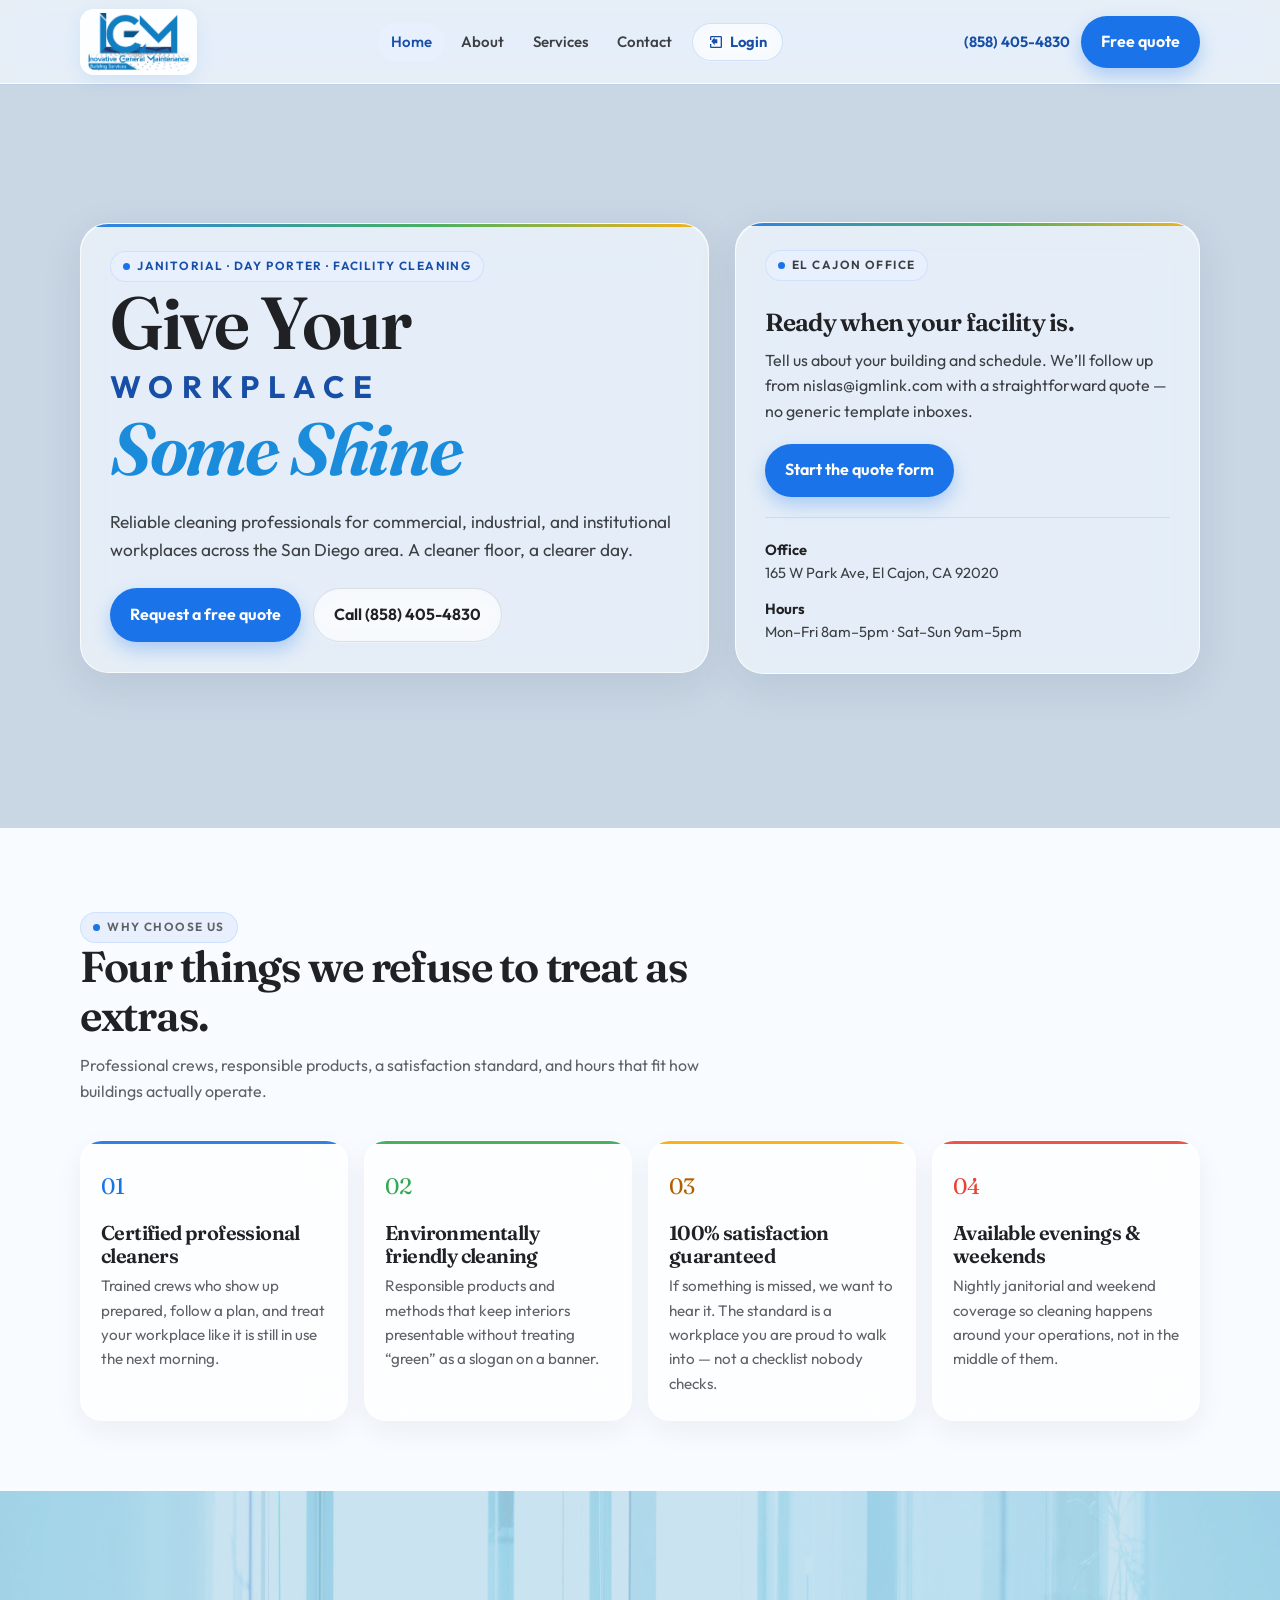
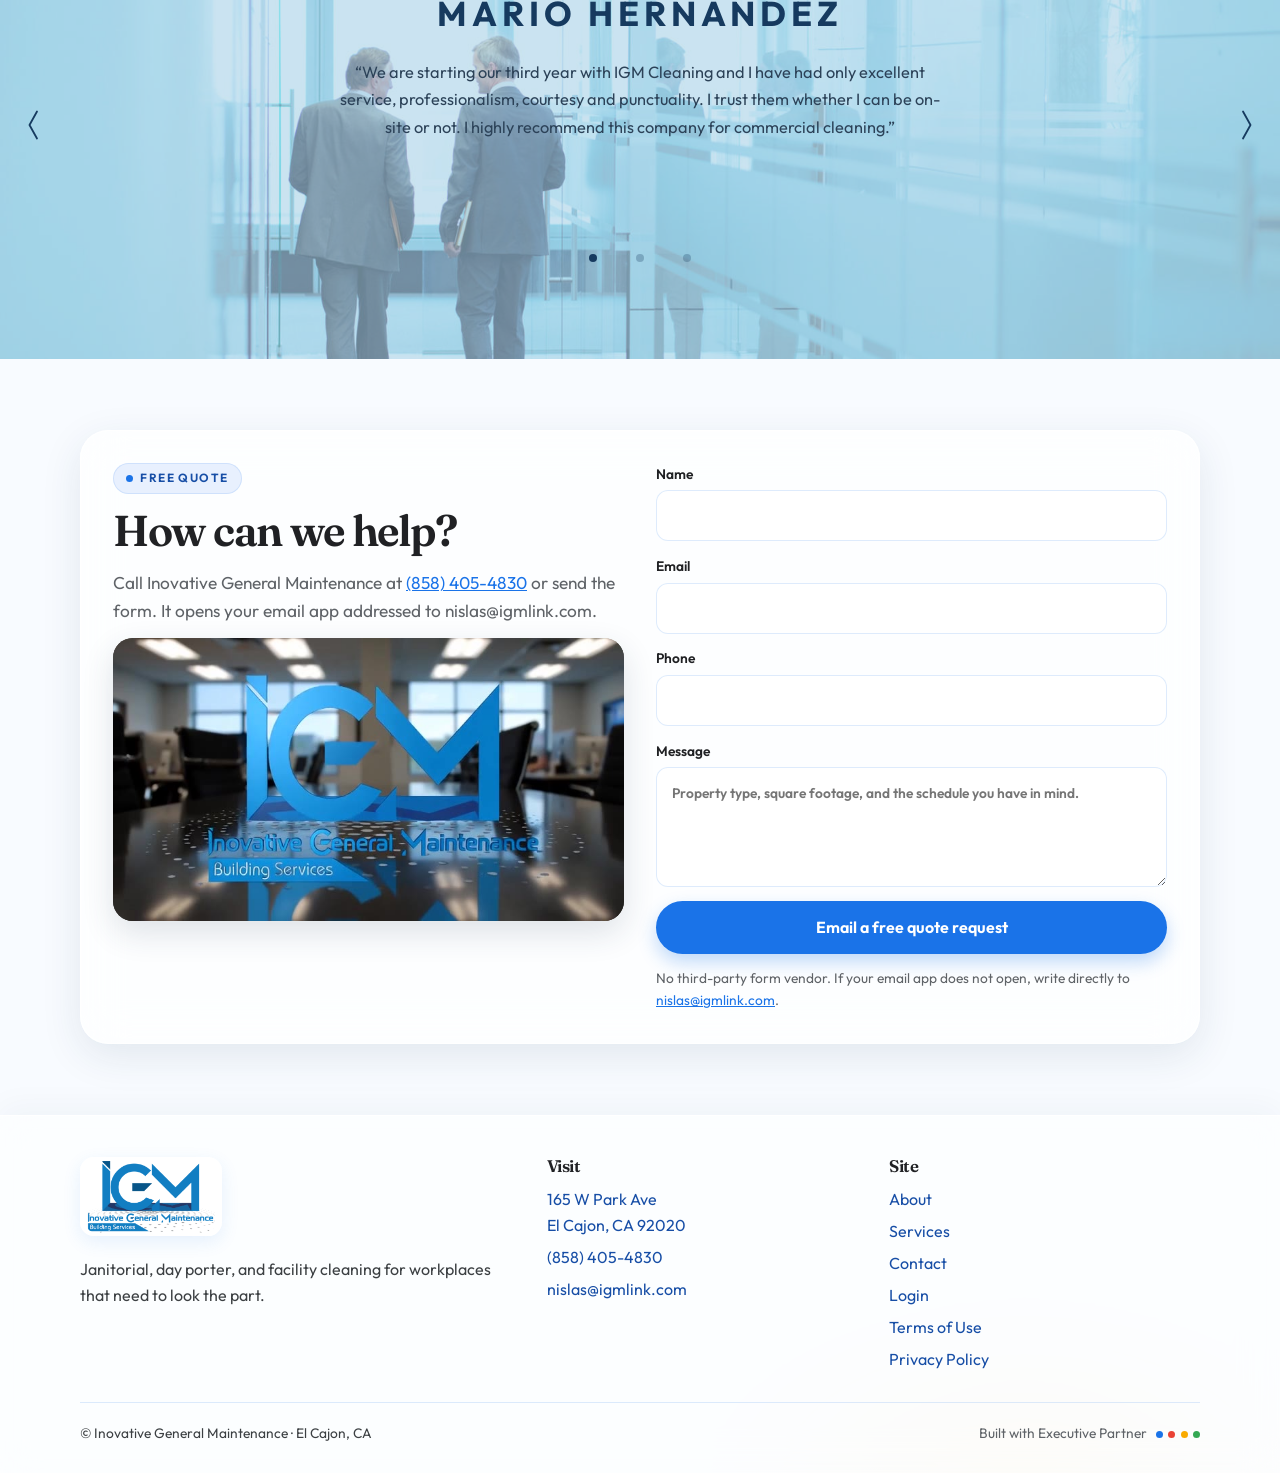
==== commit ec3aa54c: "Publish locked Terms of Use and Privacy Policy on the storefront Replace the Wix extract with Juan’s" ====
--- a/index.html
+++ b/index.html
@@ -255,7 +255,8 @@
             <a href="services.html">Services</a>
             <a href="contact.html">Contact</a>
             <a href="login.html">Login</a>
-            <a href="terms.html">Terms</a>
+            <a href="terms-of-use.html">Terms of Use</a>
+            <a href="privacy-policy.html">Privacy Policy</a>
           </div>
         </div>
       </div>
--- a/assets/css/styles.css
+++ b/assets/css/styles.css
@@ -116,7 +116,8 @@
   .detail-card,
   .service-card,
   .login-door,
-  .client-login-card {
+  .client-login-card,
+  .legal-table-wrap {
     background: rgba(255, 255, 255, 0.94);
   }
 }
@@ -1289,10 +1290,33 @@
 }
 
 .login-hero {
-  padding-bottom: 1.6rem;
+  position: relative;
+  overflow: hidden;
+  padding-bottom: 3.2rem;
+}
+
+.login-hero .login-doors {
+  margin-top: 1.4rem;
+}
+
+.login-hero::before {
+  content: "";
+  position: absolute;
+  inset: 0;
+  pointer-events: none;
+  background:
+    linear-gradient(180deg, rgba(248, 251, 255, 0.58) 0%, rgba(238, 243, 248, 0.78) 100%),
+    url("../img/home-hero-poster.jpg") center / cover no-repeat;
+}
+
+.login-hero .wrap,
+.login-hero .client-login-grid {
+  position: relative;
+  z-index: 1;
 }
 
 .login-chooser {
+  position: relative;
   padding-top: 0.4rem;
 }
 
@@ -1306,8 +1330,9 @@
 .login-door {
   position: relative;
   overflow: hidden;
-  display: grid;
-  align-content: start;
+  display: flex;
+  flex-direction: column;
+  align-items: flex-start;
   gap: 0.7rem;
   text-decoration: none;
   color: inherit;
@@ -1384,8 +1409,14 @@
   background: rgba(249, 171, 0, 0.16);
 }
 
+.login-door .tag,
+.client-login-card .tag {
+  width: max-content;
+}
+
 .login-door-go {
-  margin-top: 0.55rem;
+  margin-top: auto;
+  padding-top: 0.55rem;
   font-weight: 650;
   color: var(--g-blue-deep);
 }
@@ -1400,7 +1431,7 @@
 
 .login-note {
   margin-top: 1.6rem;
-  color: var(--muted);
+  color: var(--ink-2);
   max-width: 40rem;
 }
 
@@ -1448,6 +1479,69 @@
 .terms h2 {
   font-size: 1.3rem;
   margin-top: 0.6rem;
+}
+
+.terms h3 {
+  font-size: 1.08rem;
+  font-family: var(--font-sans);
+  font-weight: 650;
+  letter-spacing: -0.02em;
+  margin-top: 0.35rem;
+}
+
+.terms-note {
+  font-size: 0.95rem;
+  font-weight: 550;
+  color: var(--ink);
+}
+
+.legal-callout {
+  margin: 0;
+  background: var(--g-blue-soft);
+  border: 1px solid rgba(26, 115, 232, 0.16);
+  border-radius: 16px;
+  padding: 0.95rem 1.1rem;
+  color: var(--ink-2);
+}
+
+.legal-callout p {
+  margin: 0;
+}
+
+.legal-table-wrap {
+  overflow-x: auto;
+  border: 1px solid rgba(255, 255, 255, 0.8);
+  border-radius: 16px;
+  background: var(--glass-strong);
+  -webkit-backdrop-filter: blur(14px);
+  backdrop-filter: blur(14px);
+  box-shadow: 0 8px 22px rgba(32, 54, 88, 0.05);
+}
+
+.legal-table {
+  width: 100%;
+  border-collapse: collapse;
+  font-size: 0.95rem;
+}
+
+.legal-table th,
+.legal-table td {
+  text-align: left;
+  vertical-align: top;
+  padding: 0.8rem 1rem;
+  border-bottom: 1px solid var(--line);
+}
+
+.legal-table th {
+  font-size: 0.78rem;
+  letter-spacing: 0.08em;
+  text-transform: uppercase;
+  color: var(--g-blue-deep);
+  background: rgba(232, 240, 254, 0.55);
+}
+
+.legal-table tr:last-child td {
+  border-bottom: 0;
 }
 
 .fallback-logo {
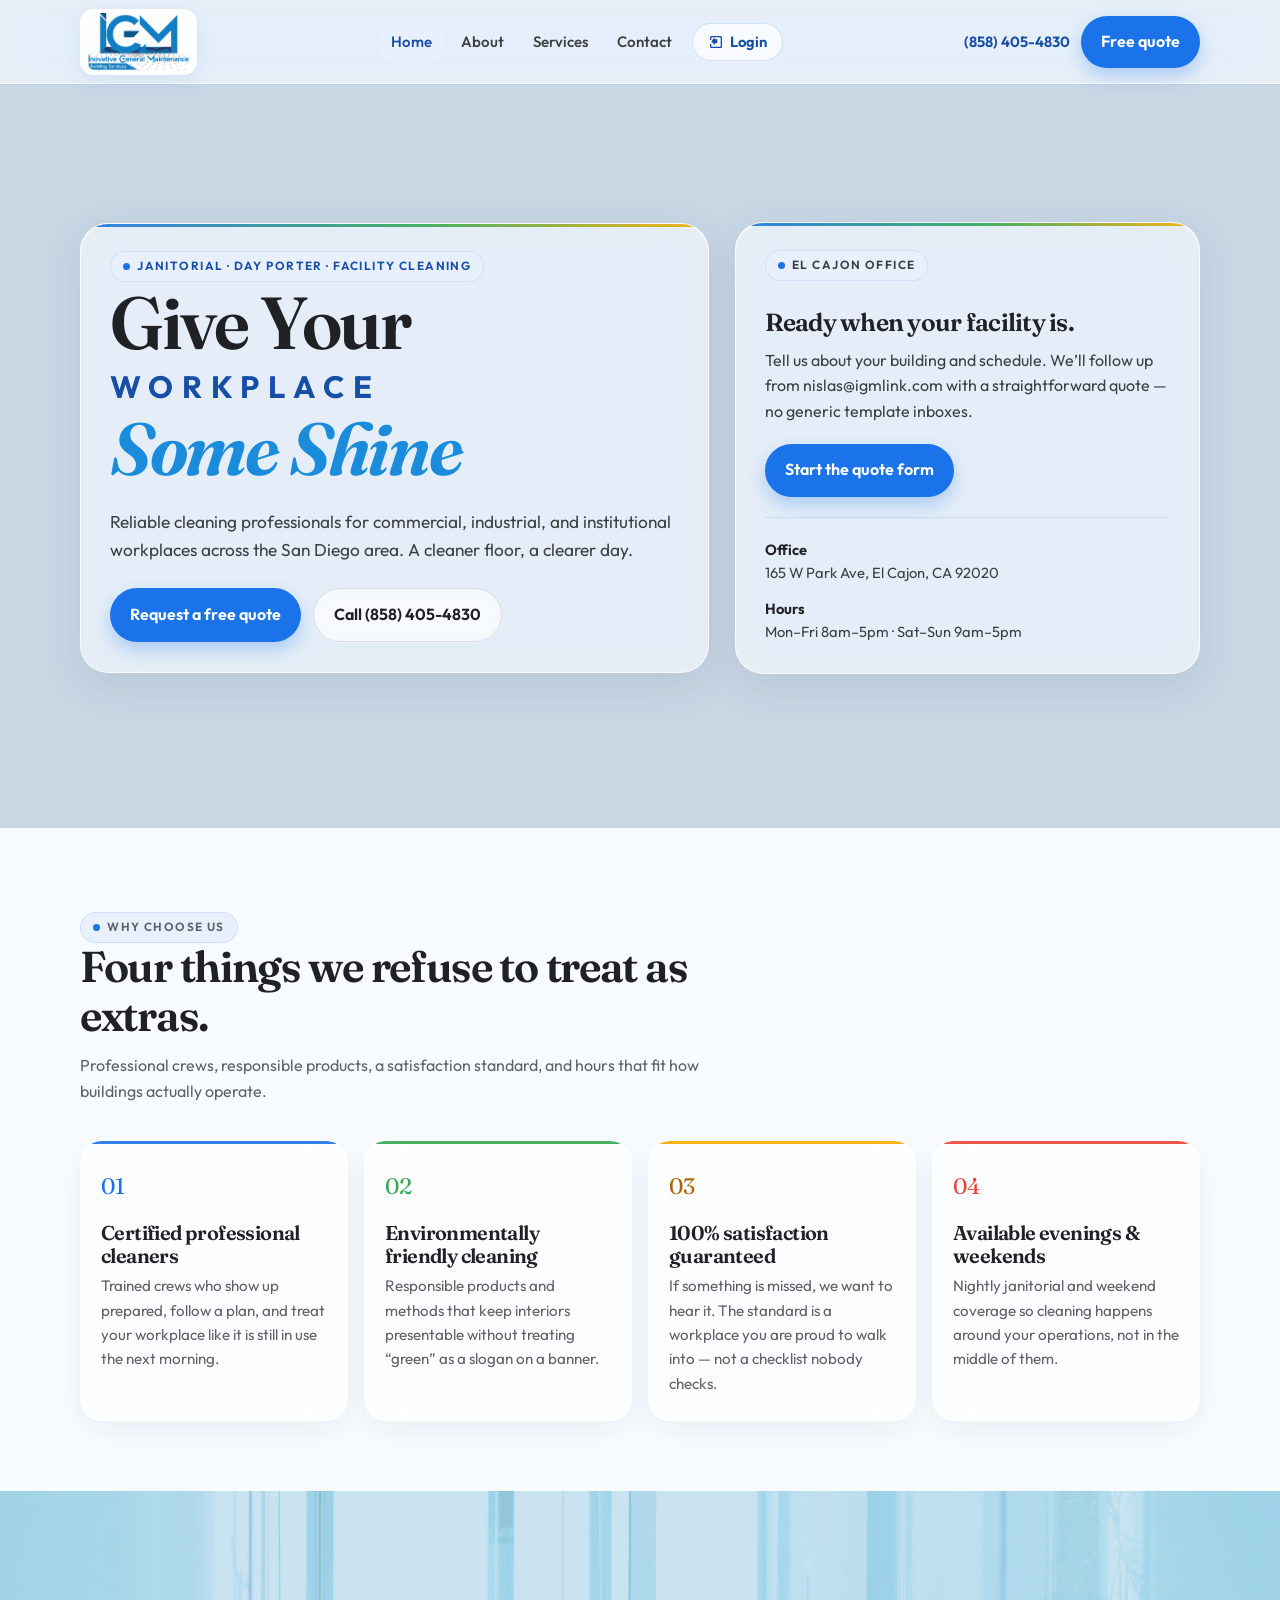
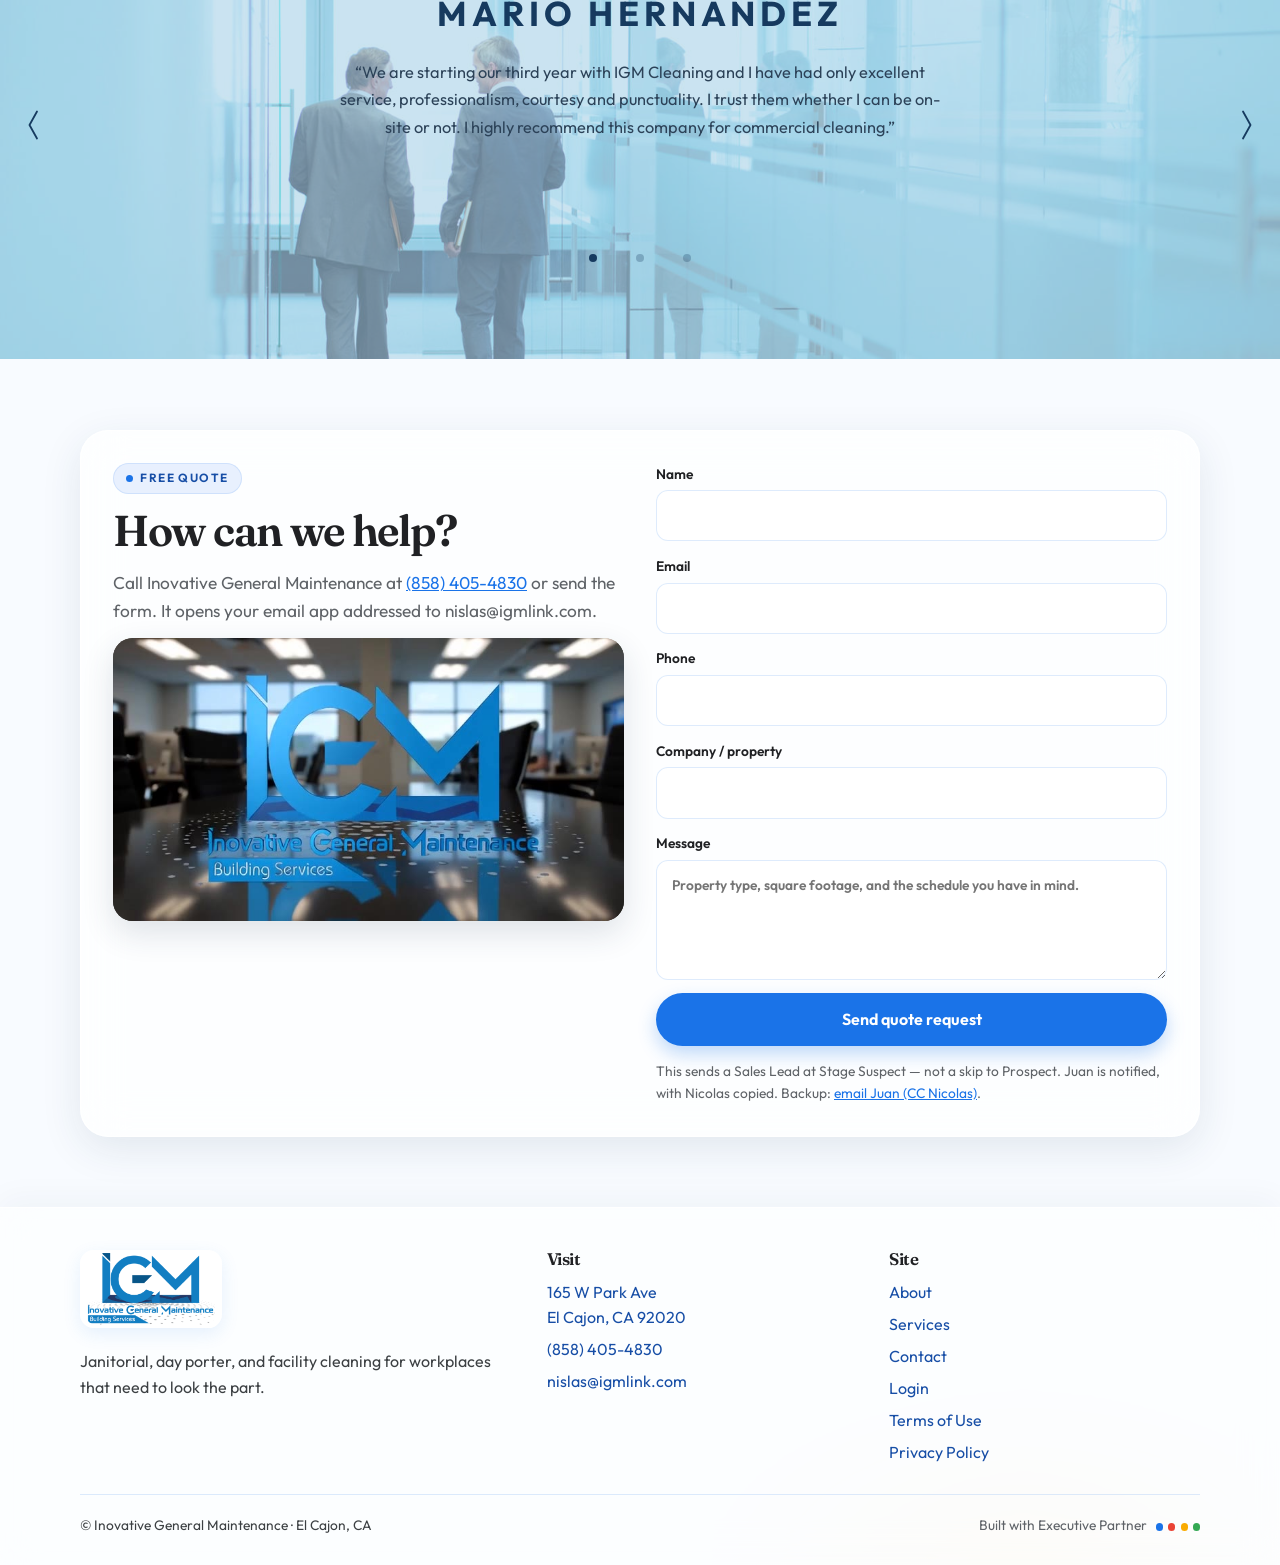
==== commit 2dedad3a: "Post quote requests to a configurable Hub webhook Forms send JSON (name, phone, email, company/prope" ====
--- a/index.html
+++ b/index.html
@@ -221,11 +221,15 @@
           <label>Phone
             <input type="tel" name="phone" autocomplete="tel" required>
           </label>
+          <label>Company / property
+            <input type="text" name="company" autocomplete="organization" required>
+          </label>
           <label>Message
             <textarea name="message" required placeholder="Property type, square footage, and the schedule you have in mind."></textarea>
           </label>
-          <button class="btn btn-primary" type="submit">Email a free quote request</button>
-          <p class="form-note">No third-party form vendor. If your email app does not open, write directly to <a href="mailto:nislas@igmlink.com">nislas@igmlink.com</a>.</p>
+          <button class="btn btn-primary" type="submit">Send quote request</button>
+          <p class="form-status" data-quote-status role="status" aria-live="polite" hidden></p>
+          <p class="form-note">This sends a Sales Lead at Stage Suspect — not a skip to Prospect. Juan is notified, with Nicolas copied. Backup: <a data-quote-mailto href="mailto:jcuevas@igmlink.com?cc=nislas@igmlink.com">email Juan (CC Nicolas)</a>.</p>
         </form>
       </div>
     </section>
@@ -266,6 +270,7 @@
       </div>
     </div>
   </footer>
+  <script src="assets/js/quote-config.js"></script>
   <script src="assets/js/site.js"></script>
 </body>
 </html>
--- a/assets/css/styles.css
+++ b/assets/css/styles.css
@@ -117,7 +117,8 @@
   .service-card,
   .login-door,
   .client-login-card,
-  .legal-table-wrap {
+  .legal-table-wrap,
+  .quote-success {
     background: rgba(255, 255, 255, 0.94);
   }
 }
@@ -1038,6 +1039,43 @@
 .form-note {
   color: var(--muted);
   font-size: 0.86rem;
+}
+
+.form-status {
+  margin: 0;
+  font-size: 0.92rem;
+  color: var(--ink-2);
+}
+
+.form-status.is-error {
+  color: #c5221f;
+}
+
+.form button[disabled] {
+  opacity: 0.65;
+  cursor: wait;
+  transform: none;
+}
+
+.quote-success {
+  display: grid;
+  gap: 0.85rem;
+  align-content: start;
+  background: var(--glass-strong);
+  -webkit-backdrop-filter: var(--blur);
+  backdrop-filter: var(--blur);
+  border: 1px solid rgba(255, 255, 255, 0.8);
+  border-radius: var(--radius);
+  padding: 1.5rem;
+  box-shadow: 0 10px 28px rgba(32, 54, 88, 0.06);
+}
+
+.quote-success h2 {
+  font-size: 1.55rem;
+}
+
+.quote-success p {
+  color: var(--ink-2);
 }
 
 .page-hero-copy {
